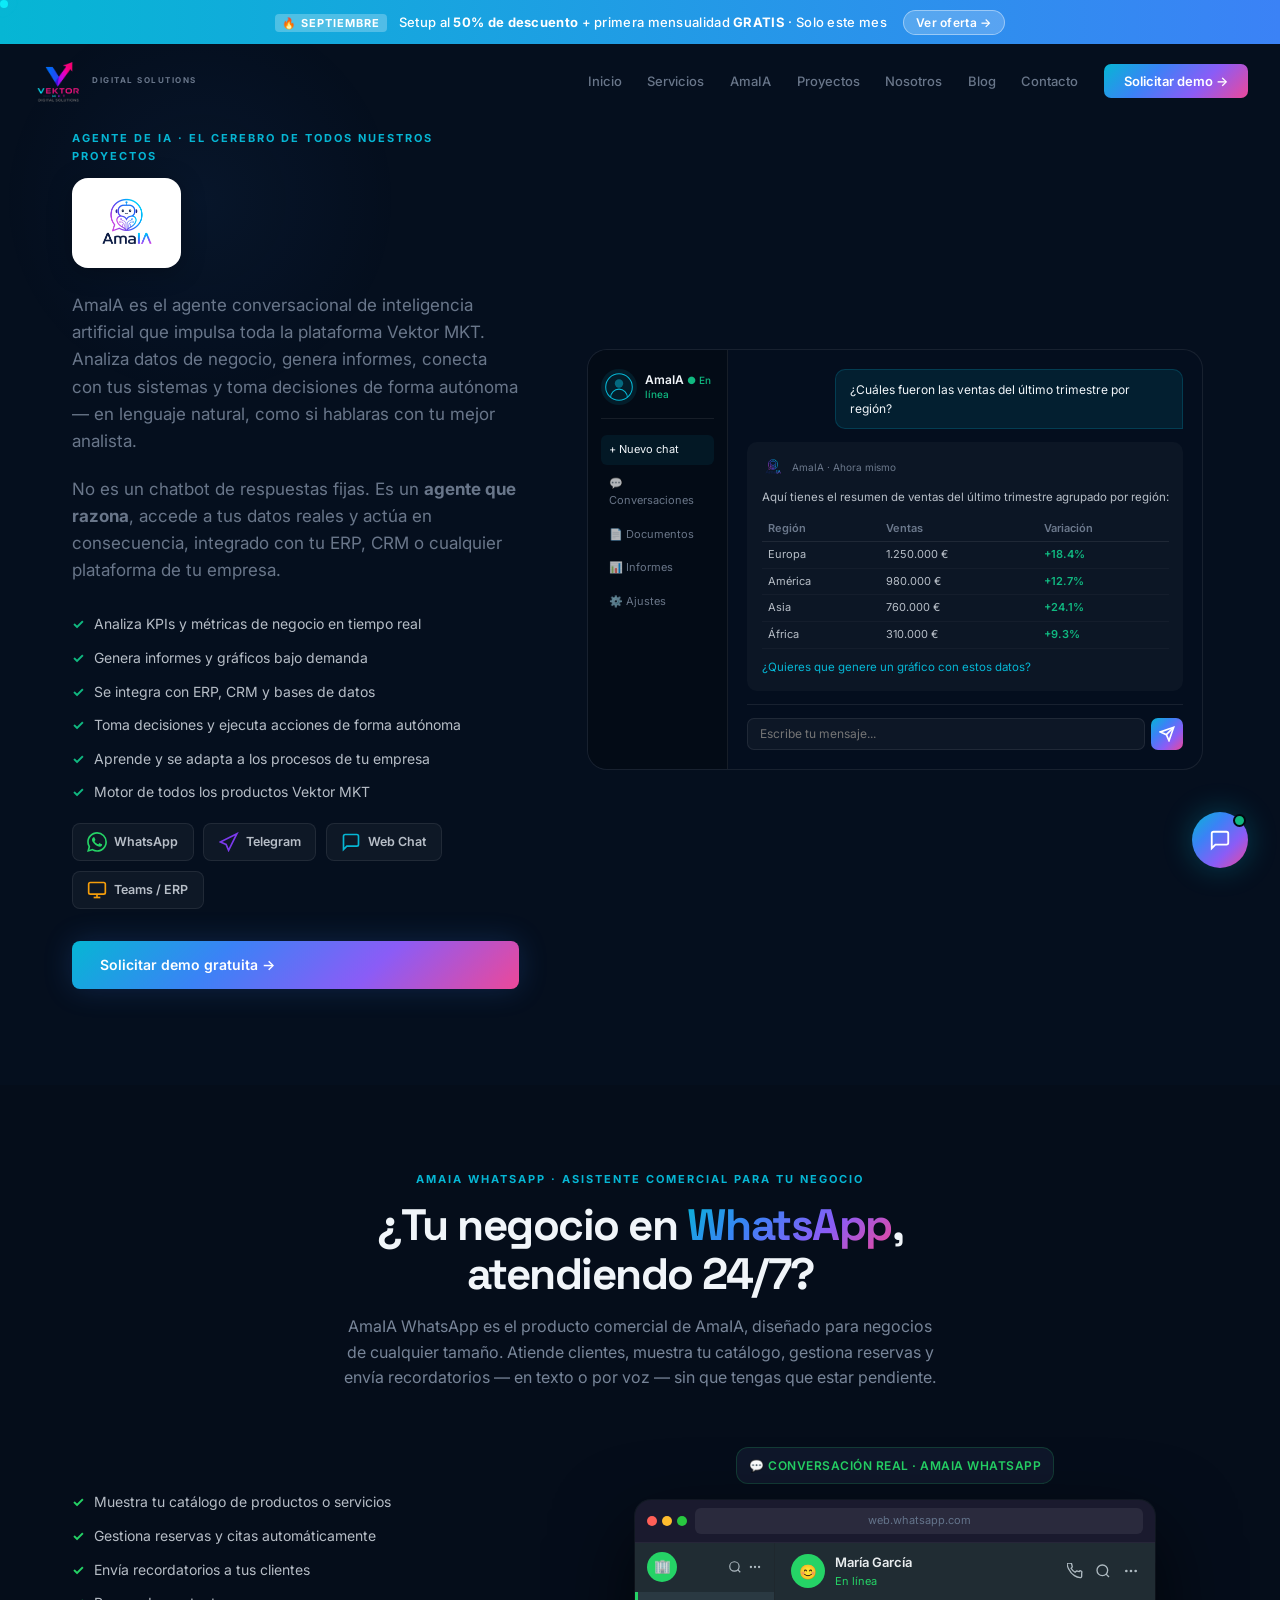
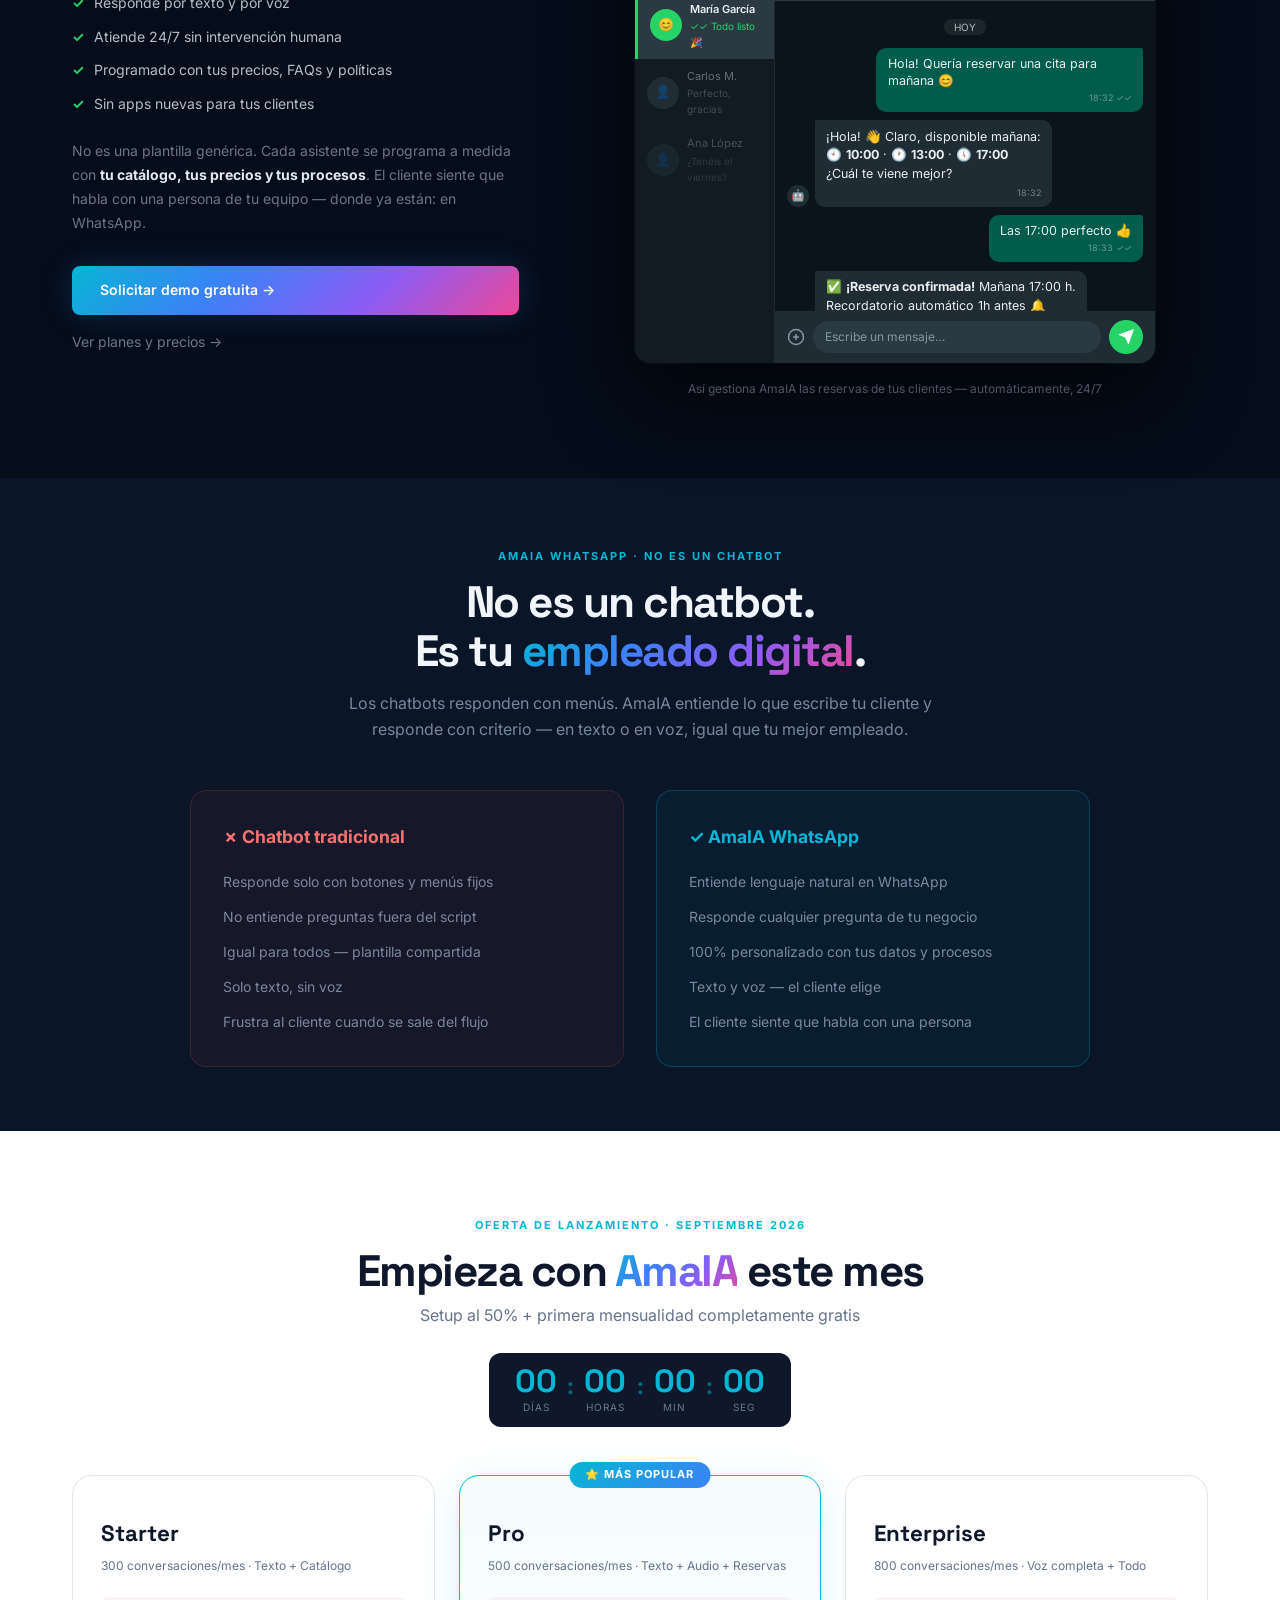
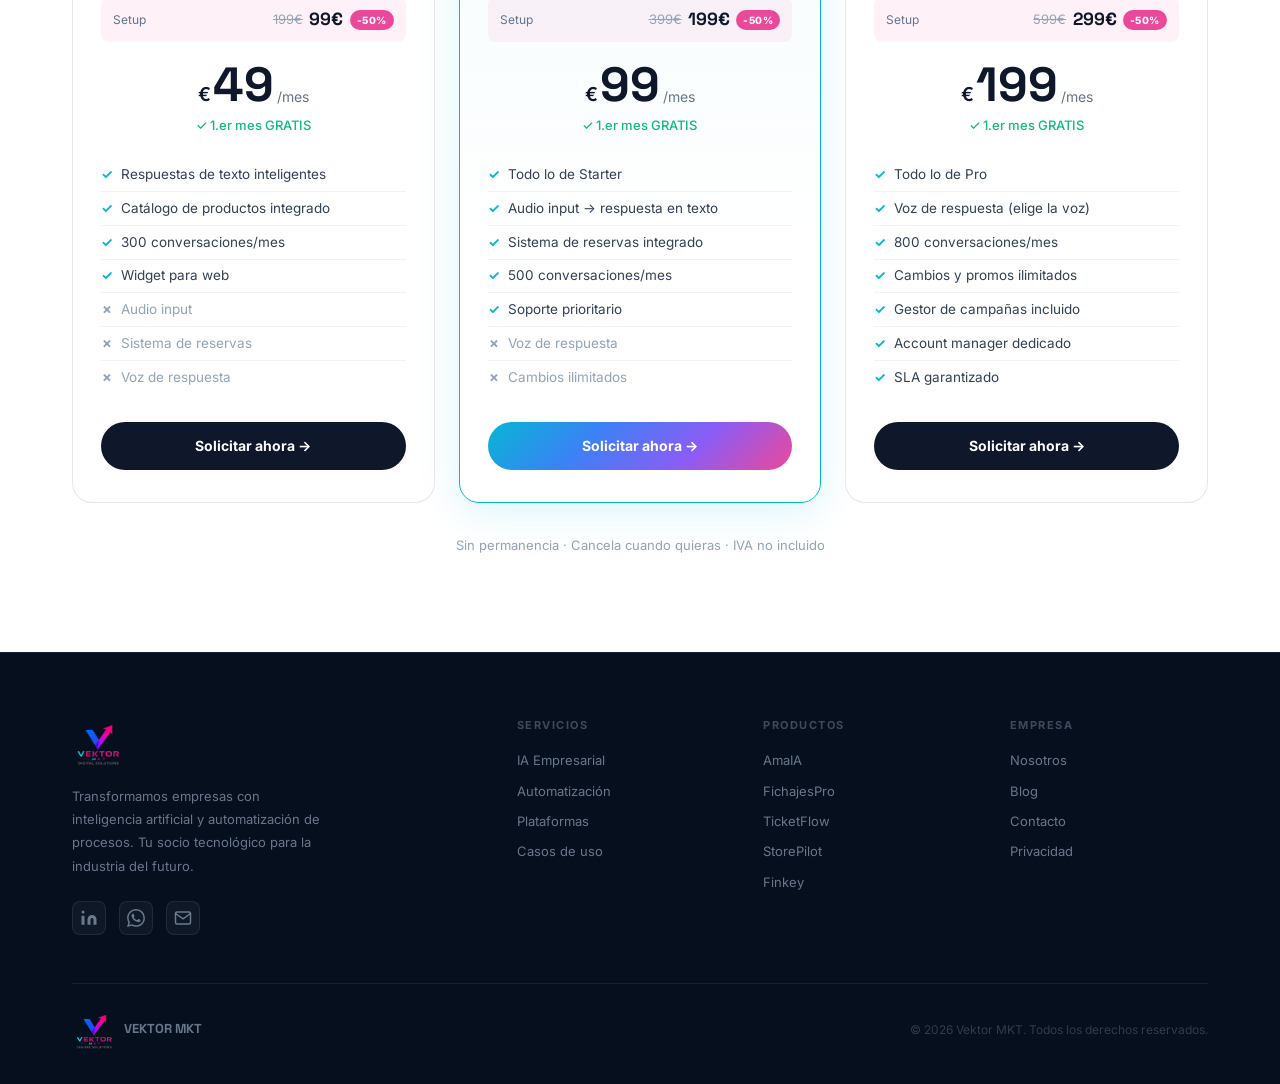
==== amaia.html @ b2aef782 "fix: amaia hero restaurado + seccion AmaIA WhatsApp + blog y contacto como paginas independientes" ====
<!DOCTYPE html>
<html lang="es">
<head>
<meta charset="UTF-8"/>
<meta name="viewport" content="width=device-width,initial-scale=1.0"/>
<title>AmaIA | Agente de IA — Vektor MKT</title>
<meta name="description" content="AmaIA es el agente de inteligencia artificial de Vektor MKT: analiza datos, conecta sistemas y potencia todos nuestros proyectos. También disponible como asistente WhatsApp para tu negocio."/>
<link rel="icon" type="image/png" href="img/icono.png"/>
<link rel="preconnect" href="https://fonts.googleapis.com"/>
<link rel="preconnect" href="https://fonts.gstatic.com" crossorigin/>
<link href="https://fonts.googleapis.com/css2?family=Inter:wght@300;400;500;600;700&family=Space+Grotesk:wght@400;500;600;700;900&display=swap" rel="stylesheet"/>
<link rel="stylesheet" href="style.css"/>
</head>
<body>
<div id="cursor"></div>
<div id="cursor-ring"></div>
<div id="mouse-glow"></div>
<!-- PROMO BAR -->
<div id="promo-bar">
  <span class="promo-badge">🔥 SEPTIEMBRE</span>
  Setup al <strong>50% de descuento</strong> + primera mensualidad <strong>GRATIS</strong> &middot; Solo este mes
  <a href="amaia.html#oferta" class="promo-cta">Ver oferta →</a>
</div>
<!-- NAV -->
<nav id="navbar">
  <div class="nav-inner">
    <a href="index.html" class="nav-logo">
      <img src="img/logo_sf.png" alt="Vektor MKT" class="nav-logo-img" loading="eager"/>
      <span class="nav-logo-sub">DIGITAL SOLUTIONS</span>
    </a>
    <ul class="nav-links" id="nav-links">
      <li><a href="index.html" class="nav-link">Inicio</a></li>
      <li><a href="servicios.html" class="nav-link">Servicios</a></li>
      <li><a href="amaia.html" class="nav-link active">AmaIA</a></li>
      <li><a href="proyectos.html" class="nav-link">Proyectos</a></li>
      <li><a href="nosotros.html" class="nav-link">Nosotros</a></li>
      <li><a href="blog.html" class="nav-link">Blog</a></li>
      <li><a href="contacto.html" class="nav-link">Contacto</a></li>
      <li><a href="contacto.html" class="btn-nav">Solicitar demo →</a></li>
    </ul>
    <button class="nav-toggle" id="nav-toggle" aria-label="Menú">
      <span></span><span></span><span></span>
    </button>
  </div>
</nav>

<!-- ==================== HERO: AMAIA AGENTE COMPLETO ==================== -->
<section id="amaia" style="padding-top:130px;" class="sec sec-dark">
  <div class="container">
    <div class="amaia-grid">
      <div class="amaia-left reveal">
        <span class="sec-tag">AGENTE DE IA · EL CEREBRO DE TODOS NUESTROS PROYECTOS</span>
        <div class="amaia-logo-header">
          <img src="img/proyectos/amaia-logo.png" alt="AmaIA" class="amaia-header-logo"/>
        </div>
        <p class="amaia-sub">AmaIA es el agente conversacional de inteligencia artificial que impulsa toda la plataforma Vektor MKT. Analiza datos de negocio, genera informes, conecta con tus sistemas y toma decisiones de forma autónoma — en lenguaje natural, como si hablaras con tu mejor analista.</p>
        <p class="amaia-sub" style="margin-top:-.5rem;">No es un chatbot de respuestas fijas. Es un <strong>agente que razona</strong>, accede a tus datos reales y actúa en consecuencia, integrado con tu ERP, CRM o cualquier plataforma de tu empresa.</p>
        <ul class="amaia-feats">
          <li><span class="af-check">✓</span> Analiza KPIs y métricas de negocio en tiempo real</li>
          <li><span class="af-check">✓</span> Genera informes y gráficos bajo demanda</li>
          <li><span class="af-check">✓</span> Se integra con ERP, CRM y bases de datos</li>
          <li><span class="af-check">✓</span> Toma decisiones y ejecuta acciones de forma autónoma</li>
          <li><span class="af-check">✓</span> Aprende y se adapta a los procesos de tu empresa</li>
          <li><span class="af-check">✓</span> Motor de todos los productos Vektor MKT</li>
        </ul>
        <div class="amaia-channels">
          <div class="amaia-channel">
            <svg width="20" height="20" viewBox="0 0 24 24" fill="currentColor" style="color:#25d366"><path d="M17.472 14.382c-.297-.149-1.758-.867-2.03-.967-.273-.099-.471-.148-.67.15-.197.297-.767.966-.94 1.164-.173.199-.347.223-.644.075-.297-.15-1.255-.463-2.39-1.475-.883-.788-1.48-1.761-1.653-2.059-.173-.297-.018-.458.13-.606.134-.133.298-.347.446-.52.149-.174.198-.298.298-.497.099-.198.05-.371-.025-.52-.075-.149-.669-1.612-.916-2.207-.242-.579-.487-.5-.669-.51-.173-.008-.371-.01-.57-.01-.198 0-.52.074-.792.372-.272.297-1.04 1.016-1.04 2.479 0 1.462 1.065 2.875 1.213 3.074.149.198 2.096 3.2 5.077 4.487.709.306 1.262.489 1.694.625.712.227 1.36.195 1.871.118.571-.085 1.758-.719 2.006-1.413.248-.694.248-1.289.173-1.413-.074-.124-.272-.198-.57-.347m-5.421 7.403h-.004a9.87 9.87 0 01-5.031-1.378l-.361-.214-3.741.982.998-3.648-.235-.374a9.86 9.86 0 01-1.51-5.26c.001-5.45 4.436-9.884 9.888-9.884 2.64 0 5.122 1.03 6.988 2.898a9.825 9.825 0 012.893 6.994c-.003 5.45-4.437 9.884-9.885 9.884m8.413-18.297A11.815 11.815 0 0012.05 0C5.495 0 .16 5.335.157 11.892c0 2.096.547 4.142 1.588 5.945L.057 24l6.305-1.654a11.882 11.882 0 005.683 1.448h.005c6.554 0 11.89-5.335 11.893-11.893a11.821 11.821 0 00-3.48-8.413z"/></svg>
            WhatsApp
          </div>
          <div class="amaia-channel">
            <svg width="20" height="20" viewBox="0 0 24 24" fill="none" stroke="currentColor" stroke-width="2" style="color:#7c3aed"><path d="M21.5 2l-20 10 7 3 3 7 10-20z"/></svg>
            Telegram
          </div>
          <div class="amaia-channel">
            <svg width="20" height="20" viewBox="0 0 24 24" fill="none" stroke="currentColor" stroke-width="2" style="color:#06b6d4"><path d="M21 15a2 2 0 01-2 2H7l-4 4V5a2 2 0 012-2h14a2 2 0 012 2z"/></svg>
            Web Chat
          </div>
          <div class="amaia-channel">
            <svg width="20" height="20" viewBox="0 0 24 24" fill="none" stroke="currentColor" stroke-width="2" style="color:#f59e0b"><rect x="2" y="3" width="20" height="14" rx="2"/><line x1="8" y1="21" x2="16" y2="21"/><line x1="12" y1="17" x2="12" y2="21"/></svg>
            Teams / ERP
          </div>
        </div>
        <a href="contacto.html" class="btn-primary" style="margin-top:2rem;display:inline-flex;">Solicitar demo gratuita →</a>
      </div>
      <div class="amaia-right reveal">
        <div class="amaia-mockup">
          <div class="amaia-sidebar">
            <div class="am-sidebar-header">
              <div class="am-avatar"><svg width="28" height="28" viewBox="0 0 40 40" fill="none"><circle cx="20" cy="20" r="19" stroke="#06b6d4" stroke-width="1.5"/><circle cx="20" cy="15" r="6" fill="#06b6d4" opacity=".5"/><path d="M8 35c0-6.627 5.373-12 12-12s12 5.373 12 12" stroke="#06b6d4" stroke-width="1.5"/></svg></div>
              <div><div class="am-name">AmaIA <span class="am-online">● En línea</span></div></div>
            </div>
            <div class="am-sidebar-actions">
              <div class="am-action am-action-active">+ Nuevo chat</div>
              <div class="am-action">💬 Conversaciones</div>
              <div class="am-action">📄 Documentos</div>
              <div class="am-action">📊 Informes</div>
              <div class="am-action">⚙️ Ajustes</div>
            </div>
          </div>
          <div class="amaia-chat">
            <div class="ac-question">¿Cuáles fueron las ventas del último trimestre por región?</div>
            <div class="ac-response">
              <div class="ac-resp-header">
                <div class="ac-av" style="background:transparent;padding:1px;"><img src="img/proyectos/amaia-logo.png" alt="AmaIA" style="width:22px;height:22px;object-fit:contain;border-radius:50%;"/></div>
                <span>AmaIA · Ahora mismo</span>
              </div>
              <p class="ac-text">Aquí tienes el resumen de ventas del último trimestre agrupado por región:</p>
              <table class="ac-table">
                <thead><tr><th>Región</th><th>Ventas</th><th>Variación</th></tr></thead>
                <tbody>
                  <tr><td>Europa</td><td>1.250.000 €</td><td class="pos">+18.4%</td></tr>
                  <tr><td>América</td><td>980.000 €</td><td class="pos">+12.7%</td></tr>
                  <tr><td>Asia</td><td>760.000 €</td><td class="pos">+24.1%</td></tr>
                  <tr><td>África</td><td>310.000 €</td><td class="pos">+9.3%</td></tr>
                </tbody>
              </table>
              <p class="ac-follow">¿Quieres que genere un gráfico con estos datos?</p>
            </div>
            <div class="ac-input-row">
              <input type="text" placeholder="Escribe tu mensaje..." class="ac-input" readonly/>
              <button class="ac-send"><svg width="16" height="16" viewBox="0 0 24 24" fill="none" stroke="currentColor" stroke-width="2.5"><line x1="22" y1="2" x2="11" y2="13"/><polygon points="22 2 15 22 11 13 2 9 22 2"/></svg></button>
            </div>
          </div>
        </div>
      </div>
    </div>
  </div>
</section>

<!-- ==================== AMAIA WHATSAPP — PRODUCTO COMERCIAL ==================== -->
<section id="amaia-whatsapp" style="padding:5rem 0;background:#050d1a;">
  <div class="container">
    <div class="sec-head reveal" style="text-align:center;margin-bottom:3.5rem;">
      <span class="sec-tag">AMAIA WHATSAPP · ASISTENTE COMERCIAL PARA TU NEGOCIO</span>
      <h2 class="sec-h2">¿Tu negocio en <span class="grad-text">WhatsApp</span>,<br/>atendiendo 24/7?</h2>
      <p style="color:rgba(148,163,184,.8);max-width:600px;margin:1rem auto 0;">AmaIA WhatsApp es el producto comercial de AmaIA, diseñado para negocios de cualquier tamaño. Atiende clientes, muestra tu catálogo, gestiona reservas y envía recordatorios — en texto o por voz — sin que tengas que estar pendiente.</p>
    </div>
    <div class="amaia-grid reveal">
      <!-- Left: features -->
      <div class="amaia-left">
        <ul class="amaia-feats" style="margin-top:0;">
          <li><span class="af-check wapp">✓</span> Muestra tu catálogo de productos o servicios</li>
          <li><span class="af-check wapp">✓</span> Gestiona reservas y citas automáticamente</li>
          <li><span class="af-check wapp">✓</span> Envía recordatorios a tus clientes</li>
          <li><span class="af-check wapp">✓</span> Responde por texto y por voz</li>
          <li><span class="af-check wapp">✓</span> Atiende 24/7 sin intervención humana</li>
          <li><span class="af-check wapp">✓</span> Programado con tus precios, FAQs y políticas</li>
          <li><span class="af-check wapp">✓</span> Sin apps nuevas para tus clientes</li>
        </ul>
        <p style="color:rgba(148,163,184,.7);font-size:14px;margin-top:1.5rem;line-height:1.7;">No es una plantilla genérica. Cada asistente se programa a medida con <strong style="color:#e2e8f0;">tu catálogo, tus precios y tus procesos</strong>. El cliente siente que habla con una persona de tu equipo — donde ya están: en WhatsApp.</p>
        <a href="contacto.html" class="btn-primary" style="margin-top:2rem;display:inline-flex;">Solicitar demo gratuita →</a>
        <a href="#oferta" style="display:inline-flex;align-items:center;gap:.4rem;color:rgba(148,163,184,.7);font-size:14px;margin-top:1rem;text-decoration:none;">Ver planes y precios →</a>
      </div>
      <!-- Right: WhatsApp Web mockup -->
      <div class="amaia-right" style="display:flex;flex-direction:column;align-items:center;gap:1rem;">
        <div style="background:#0f172a;border:1px solid rgba(37,211,102,.2);border-radius:12px;padding:.5rem .75rem;font-size:12px;color:#25d366;font-weight:600;letter-spacing:.5px;">
          💬 CONVERSACIÓN REAL · AMAIA WHATSAPP
        </div>
        <!-- WhatsApp Web frame -->
        <div style="width:100%;max-width:520px;background:#111b21;border-radius:16px;overflow:hidden;box-shadow:0 32px 80px rgba(0,0,0,.7),0 0 0 1px rgba(255,255,255,.06);">
          <!-- Browser chrome -->
          <div style="background:#1a1a2e;padding:.5rem .75rem;display:flex;align-items:center;gap:.5rem;border-bottom:1px solid rgba(255,255,255,.05);">
            <div style="display:flex;gap:5px;">
              <div style="width:10px;height:10px;border-radius:50%;background:#ff5f57;"></div>
              <div style="width:10px;height:10px;border-radius:50%;background:#febc2e;"></div>
              <div style="width:10px;height:10px;border-radius:50%;background:#28c840;"></div>
            </div>
            <div style="flex:1;background:rgba(255,255,255,.07);border-radius:6px;padding:.25rem .6rem;font-size:11px;color:#64748b;text-align:center;">web.whatsapp.com</div>
          </div>
          <!-- WhatsApp Web UI -->
          <div style="display:flex;height:420px;">
            <!-- Sidebar -->
            <div style="width:140px;background:#111b21;border-right:1px solid rgba(255,255,255,.06);display:flex;flex-direction:column;flex-shrink:0;">
              <!-- Sidebar header -->
              <div style="padding:.6rem .75rem;background:#202c33;display:flex;align-items:center;justify-content:space-between;">
                <div style="width:30px;height:30px;border-radius:50%;background:#25d366;display:flex;align-items:center;justify-content:center;font-size:.85rem;">🏢</div>
                <div style="display:flex;gap:.4rem;">
                  <svg width="14" height="14" viewBox="0 0 24 24" fill="none" stroke="#aebac1" stroke-width="2"><circle cx="11" cy="11" r="8"/><line x1="21" y1="21" x2="16.65" y2="16.65"/></svg>
                  <svg width="14" height="14" viewBox="0 0 24 24" fill="none" stroke="#aebac1" stroke-width="2"><circle cx="12" cy="12" r="1"/><circle cx="19" cy="12" r="1"/><circle cx="5" cy="12" r="1"/></svg>
                </div>
              </div>
              <!-- Chat list -->
              <div style="flex:1;overflow:hidden;">
                <!-- Active chat -->
                <div style="background:#2a3942;padding:.55rem .75rem;display:flex;align-items:center;gap:.5rem;border-left:3px solid #25d366;">
                  <div style="width:32px;height:32px;border-radius:50%;background:#25d366;display:flex;align-items:center;justify-content:center;font-size:.8rem;flex-shrink:0;">😊</div>
                  <div style="flex:1;min-width:0;">
                    <div style="color:#e9edef;font-size:11px;font-weight:600;white-space:nowrap;overflow:hidden;text-overflow:ellipsis;">María García</div>
                    <div style="color:#25d366;font-size:10px;">✓✓ Todo listo 🎉</div>
                  </div>
                </div>
                <!-- Other chats (dimmed) -->
                <div style="padding:.55rem .75rem;display:flex;align-items:center;gap:.5rem;opacity:.4;">
                  <div style="width:32px;height:32px;border-radius:50%;background:#3a4a54;display:flex;align-items:center;justify-content:center;font-size:.8rem;flex-shrink:0;">👤</div>
                  <div style="flex:1;min-width:0;">
                    <div style="color:#e9edef;font-size:11px;white-space:nowrap;overflow:hidden;text-overflow:ellipsis;">Carlos M.</div>
                    <div style="color:#8696a0;font-size:10px;">Perfecto, gracias</div>
                  </div>
                </div>
                <div style="padding:.55rem .75rem;display:flex;align-items:center;gap:.5rem;opacity:.25;">
                  <div style="width:32px;height:32px;border-radius:50%;background:#3a4a54;display:flex;align-items:center;justify-content:center;font-size:.8rem;flex-shrink:0;">👤</div>
                  <div style="flex:1;min-width:0;">
                    <div style="color:#e9edef;font-size:11px;white-space:nowrap;overflow:hidden;text-overflow:ellipsis;">Ana López</div>
                    <div style="color:#8696a0;font-size:10px;">¿Tenéis el viernes?</div>
                  </div>
                </div>
              </div>
            </div>
            <!-- Chat area -->
            <div style="flex:1;display:flex;flex-direction:column;background:#0b141a;">
              <!-- Chat header -->
              <div style="background:#202c33;padding:.6rem 1rem;display:flex;align-items:center;gap:.6rem;border-bottom:1px solid rgba(255,255,255,.05);">
                <div style="width:34px;height:34px;border-radius:50%;background:#25d366;display:flex;align-items:center;justify-content:center;font-size:.9rem;">😊</div>
                <div>
                  <div style="color:#e9edef;font-size:13px;font-weight:600;">María García</div>
                  <div style="color:#25d366;font-size:11px;">En línea</div>
                </div>
                <div style="margin-left:auto;display:flex;gap:.75rem;">
                  <svg width="16" height="16" viewBox="0 0 24 24" fill="none" stroke="#aebac1" stroke-width="2"><path d="M22 16.92v3a2 2 0 01-2.18 2 19.79 19.79 0 01-8.63-3.07A19.5 19.5 0 013.07 9.81 19.79 19.79 0 01.07 1.18 2 2 0 012.03 0h3a2 2 0 012 1.72c.127.96.361 1.903.7 2.81a2 2 0 01-.45 2.11L6.09 7.91a16 16 0 006 6l1.27-1.27a2 2 0 012.11-.45c.907.339 1.85.573 2.81.7A2 2 0 0122 14.92z"/></svg>
                  <svg width="16" height="16" viewBox="0 0 24 24" fill="none" stroke="#aebac1" stroke-width="2"><circle cx="11" cy="11" r="8"/><line x1="21" y1="21" x2="16.65" y2="16.65"/></svg>
                  <svg width="16" height="16" viewBox="0 0 24 24" fill="none" stroke="#aebac1" stroke-width="2"><circle cx="12" cy="12" r="1"/><circle cx="19" cy="12" r="1"/><circle cx="5" cy="12" r="1"/></svg>
                </div>
              </div>
              <!-- Messages -->
              <div style="flex:1;padding:.75rem;display:flex;flex-direction:column;gap:.55rem;overflow:hidden;">
                <div style="text-align:center;"><span style="background:rgba(255,255,255,.07);color:#aebac1;font-size:10px;padding:2px 10px;border-radius:8px;">HOY</span></div>
                <!-- Cliente -->
                <div style="display:flex;justify-content:flex-end;">
                  <div style="background:#005c4b;color:#e9edef;font-size:12.5px;padding:.45rem .7rem;border-radius:10px 2px 10px 10px;max-width:75%;line-height:1.4;">
                    Hola! Quería reservar una cita para mañana 😊
                    <div style="font-size:9px;color:rgba(255,255,255,.4);text-align:right;margin-top:2px;">18:32 ✓✓</div>
                  </div>
                </div>
                <!-- AmaIA -->
                <div style="display:flex;gap:.35rem;align-items:flex-end;">
                  <div style="width:22px;height:22px;border-radius:50%;background:#1f2c34;flex-shrink:0;display:flex;align-items:center;justify-content:center;font-size:.7rem;">🤖</div>
                  <div style="background:#1f2c34;color:#e9edef;font-size:12.5px;padding:.45rem .7rem;border-radius:2px 10px 10px 10px;max-width:80%;line-height:1.5;">
                    ¡Hola! 👋 Claro, disponible mañana:<br/>
                    🕙 <strong>10:00</strong> · 🕐 <strong>13:00</strong> · 🕔 <strong>17:00</strong><br/>¿Cuál te viene mejor?
                    <div style="font-size:9px;color:rgba(255,255,255,.4);text-align:right;margin-top:2px;">18:32</div>
                  </div>
                </div>
                <!-- Cliente -->
                <div style="display:flex;justify-content:flex-end;">
                  <div style="background:#005c4b;color:#e9edef;font-size:12.5px;padding:.45rem .7rem;border-radius:10px 2px 10px 10px;max-width:75%;line-height:1.4;">
                    Las 17:00 perfecto 👍
                    <div style="font-size:9px;color:rgba(255,255,255,.4);text-align:right;margin-top:2px;">18:33 ✓✓</div>
                  </div>
                </div>
                <!-- AmaIA -->
                <div style="display:flex;gap:.35rem;align-items:flex-end;">
                  <div style="width:22px;height:22px;border-radius:50%;background:#1f2c34;flex-shrink:0;display:flex;align-items:center;justify-content:center;font-size:.7rem;">🤖</div>
                  <div style="background:#1f2c34;color:#e9edef;font-size:12.5px;padding:.45rem .7rem;border-radius:2px 10px 10px 10px;max-width:80%;line-height:1.5;">
                    ✅ <strong>¡Reserva confirmada!</strong> Mañana 17:00 h.<br/>
                    Recordatorio automático 1h antes 🔔<br/>¿Me dices tu nombre?
                    <div style="font-size:9px;color:rgba(255,255,255,.4);text-align:right;margin-top:2px;">18:33</div>
                  </div>
                </div>
                <!-- Cliente -->
                <div style="display:flex;justify-content:flex-end;">
                  <div style="background:#005c4b;color:#e9edef;font-size:12.5px;padding:.45rem .7rem;border-radius:10px 2px 10px 10px;max-width:75%;line-height:1.4;">
                    María García
                    <div style="font-size:9px;color:rgba(255,255,255,.4);text-align:right;margin-top:2px;">18:33 ✓✓</div>
                  </div>
                </div>
                <!-- AmaIA final -->
                <div style="display:flex;gap:.35rem;align-items:flex-end;">
                  <div style="width:22px;height:22px;border-radius:50%;background:#1f2c34;flex-shrink:0;display:flex;align-items:center;justify-content:center;font-size:.7rem;">🤖</div>
                  <div style="background:#1f2c34;color:#e9edef;font-size:12.5px;padding:.45rem .7rem;border-radius:2px 10px 10px 10px;max-width:80%;line-height:1.5;">
                    ¡Perfecto, María! Todo listo 🎉<br/>Hasta mañana a las 17:00 😊
                    <div style="font-size:9px;color:rgba(255,255,255,.4);text-align:right;margin-top:2px;">18:33</div>
                  </div>
                </div>
              </div>
              <!-- Input bar -->
              <div style="background:#202c33;padding:.55rem .75rem;display:flex;align-items:center;gap:.5rem;">
                <svg width="18" height="18" viewBox="0 0 24 24" fill="none" stroke="#8696a0" stroke-width="2"><circle cx="12" cy="12" r="10"/><line x1="12" y1="8" x2="12" y2="16"/><line x1="8" y1="12" x2="16" y2="12"/></svg>
                <div style="flex:1;background:#2a3942;border-radius:20px;padding:.4rem .75rem;color:#8696a0;font-size:12px;">Escribe un mensaje…</div>
                <div style="width:34px;height:34px;background:#25d366;border-radius:50%;display:flex;align-items:center;justify-content:center;">
                  <svg width="15" height="15" viewBox="0 0 24 24" fill="none" stroke="white" stroke-width="2.5"><line x1="22" y1="2" x2="11" y2="13"/><polygon points="22 2 15 22 11 13 2 9 22 2" fill="white"/></svg>
                </div>
              </div>
            </div>
          </div>
        </div>
        <div style="font-size:12px;color:rgba(148,163,184,.5);text-align:center;">Así gestiona AmaIA las reservas de tus clientes — automáticamente, 24/7</div>
      </div>
    </div>
  </div>
</section>

<!-- AMAIA DIFFERENTIATOR -->
<section style="background:#0a1628;padding:4rem 0;">
  <div class="container">
    <div class="sec-head reveal" style="text-align:center;margin-bottom:3rem;">
      <span class="sec-tag">AMAIA WHATSAPP · NO ES UN CHATBOT</span>
      <h2 class="sec-h2">No es un chatbot.<br/>Es tu <span class="grad-text">empleado digital</span>.</h2>
      <p style="color:rgba(148,163,184,.8);max-width:600px;margin:1rem auto 0;">Los chatbots responden con menús. AmaIA entiende lo que escribe tu cliente y responde con criterio — en texto o en voz, igual que tu mejor empleado.</p>
    </div>
    <div style="display:grid;grid-template-columns:1fr 1fr;gap:2rem;max-width:900px;margin:0 auto;" class="reveal">
      <div style="background:rgba(239,68,68,.05);border:1px solid rgba(239,68,68,.2);border-radius:16px;padding:2rem;">
        <div style="font-size:1.1rem;font-weight:700;color:#f87171;margin-bottom:1.2rem;">✗ Chatbot tradicional</div>
        <ul style="list-style:none;padding:0;margin:0;display:flex;flex-direction:column;gap:.8rem;color:rgba(148,163,184,.8);font-size:14px;">
          <li>Responde solo con botones y menús fijos</li>
          <li>No entiende preguntas fuera del script</li>
          <li>Igual para todos — plantilla compartida</li>
          <li>Solo texto, sin voz</li>
          <li>Frustra al cliente cuando se sale del flujo</li>
        </ul>
      </div>
      <div style="background:rgba(6,182,212,.05);border:1px solid rgba(6,182,212,.25);border-radius:16px;padding:2rem;">
        <div style="font-size:1.1rem;font-weight:700;color:#06b6d4;margin-bottom:1.2rem;">✓ AmaIA WhatsApp</div>
        <ul style="list-style:none;padding:0;margin:0;display:flex;flex-direction:column;gap:.8rem;color:rgba(148,163,184,.8);font-size:14px;">
          <li>Entiende lenguaje natural en WhatsApp</li>
          <li>Responde cualquier pregunta de tu negocio</li>
          <li>100% personalizado con tus datos y procesos</li>
          <li>Texto y voz — el cliente elige</li>
          <li>El cliente siente que habla con una persona</li>
        </ul>
      </div>
    </div>
  </div>
</section>

<!-- AMAIA PRICING -->
<section id="oferta" class="amaia-pricing-section">
  <div class="container">
    <div class="pricing-head reveal">
      <span class="sec-tag">OFERTA DE LANZAMIENTO · SEPTIEMBRE 2026</span>
      <h2 class="sec-h2 offer-title">Empieza con <span class="grad-text">AmaIA</span> este mes</h2>
      <p class="offer-sub">Setup al 50% + primera mensualidad completamente gratis</p>
      <div class="offer-countdown">
        <div class="cd-unit"><span class="cd-num" id="cd-d">00</span><span class="cd-lbl">días</span></div>
        <span class="cd-sep">:</span>
        <div class="cd-unit"><span class="cd-num" id="cd-h">00</span><span class="cd-lbl">horas</span></div>
        <span class="cd-sep">:</span>
        <div class="cd-unit"><span class="cd-num" id="cd-m">00</span><span class="cd-lbl">min</span></div>
        <span class="cd-sep">:</span>
        <div class="cd-unit"><span class="cd-num" id="cd-s">00</span><span class="cd-lbl">seg</span></div>
      </div>
    </div>
    <div class="pricing-grid reveal">
      <div class="pricing-card">
        <div class="pc-plan">Starter</div>
        <div class="pc-channels">300 conversaciones/mes · Texto + Catálogo</div>
        <div class="pc-setup-row">
          <span class="pc-setup-lbl">Setup</span><span class="pc-setup-old">199€</span>
          <span class="pc-setup-new">99€</span><span class="pc-badge-50">-50%</span>
        </div>
        <div class="pc-price-block">
          <div class="pc-price-row"><span class="pc-currency">€</span><span class="pc-amount">49</span><span class="pc-period">/mes</span></div>
          <div class="pc-first-free">✓ 1.er mes GRATIS</div>
        </div>
        <ul class="pc-feats">
          <li><span class="pc-check">✓</span> Respuestas de texto inteligentes</li>
          <li><span class="pc-check">✓</span> Catálogo de productos integrado</li>
          <li><span class="pc-check">✓</span> 300 conversaciones/mes</li>
          <li><span class="pc-check">✓</span> Widget para web</li>
          <li class="pc-feat-no"><span class="pc-check">✗</span> Audio input</li>
          <li class="pc-feat-no"><span class="pc-check">✗</span> Sistema de reservas</li>
          <li class="pc-feat-no"><span class="pc-check">✗</span> Voz de respuesta</li>
        </ul>
        <a href="contacto.html" class="pc-cta">Solicitar ahora →</a>
      </div>
      <div class="pricing-card pricing-card-featured">
        <div class="pc-popular">⭐ MÁS POPULAR</div>
        <div class="pc-plan">Pro</div>
        <div class="pc-channels">500 conversaciones/mes · Texto + Audio + Reservas</div>
        <div class="pc-setup-row">
          <span class="pc-setup-lbl">Setup</span><span class="pc-setup-old">399€</span>
          <span class="pc-setup-new">199€</span><span class="pc-badge-50">-50%</span>
        </div>
        <div class="pc-price-block">
          <div class="pc-price-row"><span class="pc-currency">€</span><span class="pc-amount">99</span><span class="pc-period">/mes</span></div>
          <div class="pc-first-free">✓ 1.er mes GRATIS</div>
        </div>
        <ul class="pc-feats">
          <li><span class="pc-check">✓</span> Todo lo de Starter</li>
          <li><span class="pc-check">✓</span> Audio input → respuesta en texto</li>
          <li><span class="pc-check">✓</span> Sistema de reservas integrado</li>
          <li><span class="pc-check">✓</span> 500 conversaciones/mes</li>
          <li><span class="pc-check">✓</span> Soporte prioritario</li>
          <li class="pc-feat-no"><span class="pc-check">✗</span> Voz de respuesta</li>
          <li class="pc-feat-no"><span class="pc-check">✗</span> Cambios ilimitados</li>
        </ul>
        <a href="contacto.html" class="pc-cta pc-cta-featured">Solicitar ahora →</a>
      </div>
      <div class="pricing-card">
        <div class="pc-plan">Enterprise</div>
        <div class="pc-channels">800 conversaciones/mes · Voz completa + Todo</div>
        <div class="pc-setup-row">
          <span class="pc-setup-lbl">Setup</span><span class="pc-setup-old">599€</span>
          <span class="pc-setup-new">299€</span><span class="pc-badge-50">-50%</span>
        </div>
        <div class="pc-price-block">
          <div class="pc-price-row"><span class="pc-currency">€</span><span class="pc-amount">199</span><span class="pc-period">/mes</span></div>
          <div class="pc-first-free">✓ 1.er mes GRATIS</div>
        </div>
        <ul class="pc-feats">
          <li><span class="pc-check">✓</span> Todo lo de Pro</li>
          <li><span class="pc-check">✓</span> Voz de respuesta (elige la voz)</li>
          <li><span class="pc-check">✓</span> 800 conversaciones/mes</li>
          <li><span class="pc-check">✓</span> Cambios y promos ilimitados</li>
          <li><span class="pc-check">✓</span> Gestor de campañas incluido</li>
          <li><span class="pc-check">✓</span> Account manager dedicado</li>
          <li><span class="pc-check">✓</span> SLA garantizado</li>
        </ul>
        <a href="contacto.html" class="pc-cta">Solicitar ahora →</a>
      </div>
    </div>
    <p class="pricing-note">Sin permanencia · Cancela cuando quieras · IVA no incluido</p>
  </div>
</section>

<!-- FOOTER -->
<footer id="footer">
  <div class="container">
    <div class="footer-top">
      <div class="footer-brand">
        <img src="img/logo_sf.png" alt="Vektor MKT" class="nav-logo-img"/>
        <p>Transformamos empresas con inteligencia artificial y automatización de procesos. Tu socio tecnológico para la industria del futuro.</p>
        <div class="footer-socials">
          <a href="#" aria-label="LinkedIn"><svg width="18" height="18" viewBox="0 0 24 24" fill="currentColor"><path d="M16 8a6 6 0 016 6v7h-4v-7a2 2 0 00-2-2 2 2 0 00-2 2v7h-4v-7a6 6 0 016-6zM2 9h4v12H2z"/><circle cx="4" cy="4" r="2"/></svg></a>
          <a href="https://wa.me/34642895833" aria-label="WhatsApp"><svg width="18" height="18" viewBox="0 0 24 24" fill="currentColor"><path d="M17.472 14.382c-.297-.149-1.758-.867-2.03-.967-.273-.099-.471-.148-.67.15-.197.297-.767.966-.94 1.164-.173.199-.347.223-.644.075-.297-.15-1.255-.463-2.39-1.475-.883-.788-1.48-1.761-1.653-2.059-.173-.297-.018-.458.13-.606.134-.133.298-.347.446-.52.149-.174.198-.298.298-.497.099-.198.05-.371-.025-.52-.075-.149-.669-1.612-.916-2.207-.242-.579-.487-.5-.669-.51-.173-.008-.371-.01-.57-.01-.198 0-.52.074-.792.372-.272.297-1.04 1.016-1.04 2.479 0 1.462 1.065 2.875 1.213 3.074.149.198 2.096 3.2 5.077 4.487.709.306 1.262.489 1.694.625.712.227 1.36.195 1.871.118.571-.085 1.758-.719 2.006-1.413.248-.694.248-1.289.173-1.413-.074-.124-.272-.198-.57-.347m-5.421 7.403h-.004a9.87 9.87 0 01-5.031-1.378l-.361-.214-3.741.982.998-3.648-.235-.374a9.86 9.86 0 01-1.51-5.26c.001-5.45 4.436-9.884 9.888-9.884 2.64 0 5.122 1.03 6.988 2.898a9.825 9.825 0 012.893 6.994c-.003 5.45-4.437 9.884-9.885 9.884m8.413-18.297A11.815 11.815 0 0012.05 0C5.495 0 .16 5.335.157 11.892c0 2.096.547 4.142 1.588 5.945L.057 24l6.305-1.654a11.882 11.882 0 005.683 1.448h.005c6.554 0 11.89-5.335 11.893-11.893a11.821 11.821 0 00-3.48-8.413z"/></svg></a>
          <a href="mailto:contacto@vektormkt.es" aria-label="Email"><svg width="18" height="18" viewBox="0 0 24 24" fill="none" stroke="currentColor" stroke-width="2"><path d="M4 4h16c1.1 0 2 .9 2 2v12c0 1.1-.9 2-2 2H4c-1.1 0-2-.9-2-2V6c0-1.1.9-2 2-2z"/><polyline points="22,6 12,13 2,6"/></svg></a>
        </div>
      </div>
      <div class="footer-col">
        <h5>Servicios</h5>
        <a href="servicios.html">IA Empresarial</a>
        <a href="servicios.html">Automatización</a>
        <a href="servicios.html">Plataformas</a>
        <a href="servicios.html#casos">Casos de uso</a>
      </div>
      <div class="footer-col">
        <h5>Productos</h5>
        <a href="amaia.html">AmaIA</a>
        <a href="proyectos.html">FichajesPro</a>
        <a href="proyectos.html">TicketFlow</a>
        <a href="proyectos.html">StorePilot</a>
        <a href="proyectos.html">Finkey</a>
      </div>
      <div class="footer-col">
        <h5>Empresa</h5>
        <a href="nosotros.html">Nosotros</a>
        <a href="blog.html">Blog</a>
        <a href="contacto.html">Contacto</a>
        <a href="privacidad.html">Privacidad</a>
      </div>
    </div>
    <div class="footer-bottom">
      <div class="footer-logo-sm">
        <img src="img/logo_sf.png" alt="Vektor MKT" class="nav-logo-img" style="max-height:28px;"/>
        <span>VEKTOR MKT</span>
      </div>
      <p class="footer-copy">© <span id="year"></span> Vektor MKT. Todos los derechos reservados.</p>
    </div>
  </div>
</footer>
<!-- CHAT WIDGET -->
<button class="chat-fab" id="chat-fab" aria-label="Abrir chat AmaIA">
  <svg width="22" height="22" viewBox="0 0 24 24" fill="none" stroke="white" stroke-width="2"><path d="M21 15a2 2 0 01-2 2H7l-4 4V5a2 2 0 012-2h14a2 2 0 012 2z"/></svg>
  <span class="chat-fab-pulse"></span>
</button>
<div class="chat-widget" id="chat-widget">
  <div class="cw-header">
    <div class="cw-hinfo">
      <div class="cw-avatar" style="background:#0d1520;padding:3px;"><img src="img/proyectos/amaia-logo.png" alt="AmaIA" style="width:30px;height:30px;object-fit:contain;border-radius:50%;"/></div>
      <div>
        <div class="cw-name">amaIA</div>
        <div class="cw-status"><span class="online-dot"></span>En línea</div>
      </div>
    </div>
    <div style="display:flex;align-items:center;gap:8px;">
      <a href="https://wa.me/34642895833" target="_blank" rel="noopener" class="cw-wa-header-btn" title="Abrir en WhatsApp">
        <svg width="14" height="14" viewBox="0 0 24 24" fill="currentColor"><path d="M17.472 14.382c-.297-.149-1.758-.867-2.03-.967-.273-.099-.471-.148-.67.15-.197.297-.767.966-.94 1.164-.173.199-.347.223-.644.075-.297-.15-1.255-.463-2.39-1.475-.883-.788-1.48-1.761-1.653-2.059-.173-.297-.018-.458.13-.606.134-.133.298-.347.446-.52.149-.174.198-.298.298-.497.099-.198.05-.371-.025-.52-.075-.149-.669-1.612-.916-2.207-.242-.579-.487-.5-.669-.51-.173-.008-.371-.01-.57-.01-.198 0-.52.074-.792.372-.272.297-1.04 1.016-1.04 2.479 0 1.462 1.065 2.875 1.213 3.074.149.198 2.096 3.2 5.077 4.487.709.306 1.262.489 1.694.625.712.227 1.36.195 1.871.118.571-.085 1.758-.719 2.006-1.413.248-.694.248-1.289.173-1.413-.074-.124-.272-.198-.57-.347m-5.421 7.403h-.004a9.87 9.87 0 01-5.031-1.378l-.361-.214-3.741.982.998-3.648-.235-.374a9.86 9.86 0 01-1.51-5.26c.001-5.45 4.436-9.884 9.888-9.884 2.64 0 5.122 1.03 6.988 2.898a9.825 9.825 0 012.893 6.994c-.003 5.45-4.437 9.884-9.885 9.884m8.413-18.297A11.815 11.815 0 0012.05 0C5.495 0 .16 5.335.157 11.892c0 2.096.547 4.142 1.588 5.945L.057 24l6.305-1.654a11.882 11.882 0 005.683 1.448h.005c6.554 0 11.89-5.335 11.893-11.893a11.821 11.821 0 00-3.48-8.413z"/></svg>
        WhatsApp
      </a>
      <button class="cw-close" id="cw-close">✕</button>
    </div>
  </div>
  <div class="cw-msgs" id="cw-msgs">
    <div class="cw-msg cw-msg-bot">
      <div class="cw-msg-av" style="background:#0d1520;padding:2px;"><img src="img/proyectos/amaia-logo.png" alt="AmaIA" style="width:20px;height:20px;object-fit:contain;border-radius:50%;"/></div>
      <div class="cw-bubble">👋 Hola, soy <strong>amaIA</strong>. ¿En qué puedo ayudarte hoy?</div>
    </div>
  </div>
  <div class="cw-inp-row">
    <input type="text" id="cw-input" placeholder="Escribe tu mensaje..."/>
    <button id="cw-send" class="cw-send-btn">
      <svg width="16" height="16" viewBox="0 0 24 24" fill="none" stroke="currentColor" stroke-width="2.5"><line x1="22" y1="2" x2="11" y2="13"/><polygon points="22 2 15 22 11 13 2 9 22 2"/></svg>
    </button>
  </div>
</div>

<script src="script.js"></script>
<script>
var y=document.getElementById('year');if(y)y.textContent=new Date().getFullYear();
(function(){
  var end=new Date('2026-09-30T23:59:59+02:00').getTime();
  function tick(){var now=Date.now(),diff=Math.max(0,end-now);
    var d=Math.floor(diff/86400000),h=Math.floor((diff%86400000)/3600000),
        m=Math.floor((diff%3600000)/60000),s=Math.floor((diff%60000)/1000);
    var p=function(n){return String(n).padStart(2,'0');},el;
    if((el=document.getElementById('cd-d')))el.textContent=p(d);
    if((el=document.getElementById('cd-h')))el.textContent=p(h);
    if((el=document.getElementById('cd-m')))el.textContent=p(m);
    if((el=document.getElementById('cd-s')))el.textContent=p(s);
  }tick();setInterval(tick,1000);
})();
</script>
</body>
</html>
---- style.css ----
/* ============================================================
   VEKTOR MKT — style.css
   Premium Dark · AI & Automation · 2025
   ============================================================ */

/* ---------- RESET & BASE ---------- */
*,*::before,*::after{margin:0;padding:0;box-sizing:border-box;}

:root{
  --blue:#3b82f6;
  --cyan:#06b6d4;
  --purple:#8b5cf6;
  --magenta:#ec4899;
  --dark:#030912;
  --dark2:#050f1e;
  --dark3:#071828;
  --glass:rgba(255,255,255,0.04);
  --glass-b:rgba(255,255,255,0.08);
  --text:#e2e8f0;
  --muted:rgba(148,163,184,0.7);
  --grad:linear-gradient(135deg,#06b6d4,#3b82f6,#8b5cf6,#ec4899);
  --grad2:linear-gradient(90deg,#06b6d4,#8b5cf6);
  --radius:12px;
}

html{scroll-behavior:smooth;font-size:16px;}
body{
  font-family:'Inter',sans-serif;
  background:var(--dark);
  color:var(--text);
  overflow-x:hidden;
  cursor:none;
  line-height:1.6;
}

img{display:block;max-width:100%;}
a{text-decoration:none;color:inherit;}
ul{list-style:none;}

/* ---------- CURSOR ---------- */
#cursor{
  position:fixed;top:0;left:0;width:8px;height:8px;
  background:var(--cyan);border-radius:50%;
  pointer-events:none;z-index:99999;
  will-change:transform;
  mix-blend-mode:screen;
}
#cursor-ring{
  position:fixed;top:0;left:0;width:36px;height:36px;
  border:1px solid rgba(6,182,212,.4);
  border-radius:50%;pointer-events:none;z-index:99998;
  will-change:transform;
  transition:width .1s ease,height .1s ease,border-color .1s ease;
}
#mouse-glow{
  position:fixed;top:0;left:0;
  width:400px;height:400px;
  border-radius:50%;
  background:radial-gradient(circle,rgba(59,130,246,.06) 0%,transparent 70%);
  pointer-events:none;z-index:0;
  will-change:transform;
  transition:left .3s ease,top .3s ease;
}

/* ---------- SCROLLBAR ---------- */
::-webkit-scrollbar{width:6px;}
::-webkit-scrollbar-track{background:var(--dark);}
::-webkit-scrollbar-thumb{background:rgba(59,130,246,.3);border-radius:3px;}
::-webkit-scrollbar-thumb:hover{background:rgba(59,130,246,.5);}

/* ---------- TYPOGRAPHY ---------- */
.grad-text{
  background:var(--grad);
  -webkit-background-clip:text;
  -webkit-text-fill-color:transparent;
  background-clip:text;
}
.sec-tag{
  display:inline-block;
  font-size:11px;font-weight:700;
  letter-spacing:2px;text-transform:uppercase;
  color:var(--cyan);margin-bottom:.8rem;
}
.sec-h2{
  font-family:'Space Grotesk',sans-serif;
  font-size:clamp(26px,3.5vw,44px);
  font-weight:700;color:#f1f5f9;
  letter-spacing:-1.5px;line-height:1.1;
  margin-bottom:1rem;
}
.sec-sub-text{
  font-size:15px;color:var(--muted);
  line-height:1.8;max-width:540px;
  margin-bottom:2.5rem;
}

/* ---------- LAYOUT ---------- */
.container{max-width:1200px;margin:0 auto;padding:0 2rem;}
.sec{padding:6rem 0;}
.sec-dark{background:var(--dark2);}
.sec-head{margin-bottom:3rem;}

/* ---------- BUTTONS ---------- */
.btn-primary{
  display:inline-flex;align-items:center;gap:8px;
  background:var(--grad);color:white;
  padding:13px 28px;border-radius:8px;
  font-size:14px;font-weight:600;
  border:none;cursor:pointer;
  font-family:'Inter',sans-serif;
  box-shadow:0 0 30px rgba(59,130,246,.2);
  transition:opacity .2s,transform .15s,box-shadow .2s;
}
.btn-primary:hover{opacity:.9;transform:translateY(-2px);box-shadow:0 0 50px rgba(59,130,246,.35);}

.btn-ghost{
  display:inline-flex;align-items:center;gap:8px;
  background:transparent;color:var(--text);
  padding:13px 28px;border-radius:8px;
  font-size:14px;font-weight:500;
  border:1px solid var(--glass-b);cursor:pointer;
  transition:border-color .2s,transform .15s;
}
.btn-ghost:hover{border-color:rgba(6,182,212,.4);transform:translateY(-2px);}

/* ---------- SCROLL REVEAL ---------- */
.reveal{opacity:0;transform:translateY(28px);transition:opacity .65s ease,transform .65s ease;}
.reveal.visible{opacity:1;transform:translateY(0);}

/* ============================================================
   NAV
   ============================================================ */
#navbar{
  position:fixed;top:0;left:0;right:0;z-index:1000;
  padding:.9rem 0;
  transition:all .3s;
}
#navbar.scrolled{
  background:rgba(3,9,18,.92);
  backdrop-filter:blur(24px);
  border-bottom:1px solid var(--glass-b);
}
.nav-inner{
  max-width:1400px;margin:0 auto;padding:0 2rem;
  display:flex;align-items:center;justify-content:space-between;gap:1rem;
}
.nav-logo{display:flex;align-items:center;gap:8px;}
.nav-logo img{height:36px;}
.nav-logo-sub{
  font-size:8px;font-weight:700;letter-spacing:1.5px;
  text-transform:uppercase;color:var(--muted);
  line-height:1;
}
.nav-links{
  display:flex;align-items:center;gap:1.6rem;
}
.nav-link{
  font-size:13px;font-weight:500;
  color:rgba(148,163,184,.7);
  transition:color .2s;position:relative;
}
.nav-link::after{
  content:'';position:absolute;bottom:-4px;left:0;right:0;
  height:1px;background:var(--cyan);
  transform:scaleX(0);transition:transform .2s;
}
.nav-link:hover,.nav-link.active{color:#e2e8f0;}
.nav-link:hover::after,.nav-link.active::after{transform:scaleX(1);}
.btn-nav{
  background:var(--grad);color:white;
  padding:9px 20px;border-radius:7px;
  font-size:13px;font-weight:600;
  transition:opacity .2s,transform .15s;
  white-space:nowrap;
}
.btn-nav:hover{opacity:.9;transform:translateY(-1px);}
.nav-toggle{
  display:none;background:none;border:none;cursor:pointer;
  flex-direction:column;gap:5px;padding:4px;
}
.nav-toggle span{display:block;width:22px;height:1.5px;background:var(--text);transition:all .3s;}

/* ============================================================
   HERO
   ============================================================ */
#hero{
  position:relative;min-height:100vh;
  display:flex;align-items:center;
  overflow:hidden;padding-top:70px;
}
#particle-canvas{position:absolute;inset:0;z-index:0;}
.hero-overlay{
  position:absolute;inset:0;z-index:1;
  background:
    radial-gradient(ellipse 70% 60% at 60% 50%,rgba(59,130,246,.07),transparent),
    radial-gradient(ellipse 50% 40% at 30% 80%,rgba(6,182,212,.05),transparent),
    radial-gradient(ellipse 40% 40% at 80% 10%,rgba(139,92,246,.06),transparent);
}
.hero-grid-lines{
  position:absolute;inset:0;z-index:1;
  background-image:
    linear-gradient(rgba(6,182,212,.04) 1px,transparent 1px),
    linear-gradient(90deg,rgba(6,182,212,.04) 1px,transparent 1px);
  background-size:60px 60px;
}
.hero-inner{
  position:relative;z-index:2;
  max-width:1200px;margin:0 auto;padding:0 2rem;
  display:grid;grid-template-columns:1fr 1fr;
  align-items:center;gap:3rem;width:100%;
}
.hero-badge{
  display:inline-flex;align-items:center;gap:8px;
  background:rgba(6,182,212,.08);
  border:1px solid rgba(6,182,212,.2);
  color:var(--cyan);font-size:10px;font-weight:700;
  letter-spacing:1.8px;text-transform:uppercase;
  padding:6px 16px;border-radius:30px;margin-bottom:1.6rem;
}
.badge-dot{
  width:6px;height:6px;border-radius:50%;
  background:var(--cyan);
  animation:blink 1.5s ease-in-out infinite;
}
@keyframes blink{0%,100%{opacity:1;}50%{opacity:.25;}}

.hero-h1{
  font-family:'Space Grotesk',sans-serif;
  font-size:clamp(36px,5vw,64px);
  font-weight:900;line-height:1.05;
  letter-spacing:-2.5px;color:#f1f5f9;
  margin-bottom:1.4rem;
}
.hero-sub{
  font-size:15.5px;line-height:1.8;
  color:var(--muted);margin-bottom:2.2rem;
  max-width:480px;
}
.hero-btns{display:flex;gap:14px;flex-wrap:wrap;margin-bottom:2.5rem;}
.hero-stats{display:flex;align-items:center;gap:2rem;}
.hstat{text-align:center;}
.hstat-n{
  display:block;
  font-family:'Space Grotesk',sans-serif;
  font-size:26px;font-weight:700;
  background:var(--grad2);
  -webkit-background-clip:text;-webkit-text-fill-color:transparent;background-clip:text;
}
.hstat-l{font-size:11px;color:var(--muted);margin-top:2px;}
.hstat-sep{width:1px;height:36px;background:var(--glass-b);}

/* Hero visual */
.hero-right{display:flex;justify-content:center;align-items:center;}
.hero-visual{
  position:relative;width:480px;height:480px;
  flex-shrink:0;
}
.hero-orb{
  position:absolute;border-radius:50%;
  filter:blur(60px);animation:orb-float 6s ease-in-out infinite;
}
.hero-orb-main{
  width:280px;height:280px;
  background:radial-gradient(circle,rgba(6,182,212,.18),rgba(59,130,246,.1),transparent);
  top:50%;left:50%;transform:translate(-50%,-50%);
}
.hero-orb-2{
  width:180px;height:180px;
  background:rgba(139,92,246,.12);
  top:10%;right:10%;
  animation-delay:-2s;animation-duration:8s;
}
.hero-orb-3{
  width:140px;height:140px;
  background:rgba(236,72,153,.1);
  bottom:15%;left:10%;
  animation-delay:-4s;animation-duration:7s;
}
@keyframes orb-float{
  0%,100%{transform:translate(-50%,-50%) translateY(0);}
  50%{transform:translate(-50%,-50%) translateY(-20px);}
}
.hero-neural{
  position:absolute;inset:0;width:100%;height:100%;
}
.float-card{
  position:absolute;
  background:rgba(5,15,30,.85);
  border:1px solid var(--glass-b);
  border-radius:10px;padding:.75rem 1rem;
  backdrop-filter:blur(10px);
  font-size:12px;min-width:130px;
  animation:card-float 5s ease-in-out infinite;
}
.float-card span{display:block;color:var(--muted);font-size:10px;margin-bottom:2px;}
.float-card strong{display:block;font-size:14px;font-weight:700;color:#f1f5f9;}
.fc-dot{width:7px;height:7px;border-radius:50%;margin-bottom:6px;}
.fc-dot-green{background:#10b981;}
.fc-dot-cyan{background:var(--cyan);}
.fc-dot-purple{background:var(--purple);}
.fc1{top:8%;left:0;animation-delay:0s;}
.fc2{bottom:20%;left:-5%;animation-delay:-2s;}
.fc3{top:20%;right:-5%;animation-delay:-4s;}
@keyframes card-float{0%,100%{transform:translateY(0);}50%{transform:translateY(-10px);}}

.hero-scroll{
  position:absolute;bottom:2rem;left:50%;transform:translateX(-50%);
  z-index:3;display:flex;flex-direction:column;align-items:center;
}
.scroll-line{
  display:block;width:1px;height:50px;
  background:linear-gradient(180deg,var(--cyan),transparent);
  animation:scroll-pulse 2s ease-in-out infinite;
}
@keyframes scroll-pulse{0%,100%{opacity:.3;}50%{opacity:1;}}

/* ============================================================
   SERVICIOS
   ============================================================ */
.svc-grid{
  display:grid;grid-template-columns:repeat(3,1fr);gap:1.5rem;
}
.svc-card{
  background:var(--glass);
  border:1px solid var(--glass-b);
  border-radius:16px;padding:2rem;
  transition:border-color .25s,transform .25s;
  position:relative;overflow:hidden;
}
.svc-card::before{
  content:'';position:absolute;
  top:0;left:0;right:0;height:1px;
  background:var(--grad);
  opacity:0;transition:opacity .25s;
}
.svc-card:hover{border-color:rgba(6,182,212,.3);transform:translateY(-5px);}
.svc-card:hover::before{opacity:1;}
.svc-icon{
  width:56px;height:56px;border-radius:14px;
  background:rgba(6,182,212,.08);
  border:1px solid rgba(6,182,212,.15);
  display:flex;align-items:center;justify-content:center;
  margin-bottom:1.4rem;
}
.svc-card h3{
  font-family:'Space Grotesk',sans-serif;
  font-size:18px;font-weight:600;color:#f1f5f9;
  margin-bottom:.6rem;
}
.svc-card p{font-size:13.5px;color:var(--muted);line-height:1.75;margin-bottom:1.2rem;}
.svc-link{font-size:13px;font-weight:600;color:var(--cyan);transition:gap .2s;}
.svc-link:hover{letter-spacing:.5px;}

/* ============================================================
   AMAIA
   ============================================================ */
.amaia-grid{
  display:grid;grid-template-columns:1fr 1.4fr;gap:4rem;
  align-items:center;
}
.amaia-title{
  font-family:'Space Grotesk',sans-serif;
  font-size:clamp(36px,5vw,58px);font-weight:900;
  letter-spacing:-2px;color:#f1f5f9;margin-bottom:.4rem;
}
.amaia-sub{font-size:17px;color:var(--muted);margin-bottom:1.8rem;}
.amaia-feats{display:flex;flex-direction:column;gap:.7rem;}
.amaia-feats li{font-size:14px;color:rgba(226,232,240,.8);display:flex;align-items:center;gap:10px;}
.af-check{
  color:#10b981;font-weight:700;font-size:14px;
  flex-shrink:0;
}

/* Mockup */
.amaia-mockup{
  position:relative;
  background:rgba(5,15,30,.9);
  border:1px solid var(--glass-b);
  border-radius:20px;overflow:hidden;
  display:grid;grid-template-columns:140px 1fr;
  min-height:380px;
}
.amaia-sidebar{
  background:rgba(3,9,18,.6);
  border-right:1px solid var(--glass-b);
  padding:1.2rem .8rem;
  display:flex;flex-direction:column;gap:1rem;
}
.am-sidebar-header{display:flex;align-items:center;gap:8px;padding-bottom:.8rem;border-bottom:1px solid var(--glass-b);}
.am-name{font-size:12px;font-weight:600;color:#f1f5f9;line-height:1.2;}
.am-online{font-size:10px;color:#10b981;font-weight:500;}
.am-sidebar-actions{display:flex;flex-direction:column;gap:4px;}
.am-action{
  font-size:11px;color:var(--muted);
  padding:6px 8px;border-radius:6px;cursor:pointer;
  transition:background .2s;
}
.am-action:hover,.am-action-active{background:rgba(6,182,212,.08);color:#f1f5f9;}
.amaia-chat{padding:1.2rem;display:flex;flex-direction:column;gap:.8rem;overflow:auto;}
.ac-question{
  align-self:flex-end;
  background:rgba(6,182,212,.1);
  border:1px solid rgba(6,182,212,.2);
  border-radius:10px 10px 0 10px;
  padding:.6rem .9rem;font-size:12px;color:#f1f5f9;
  max-width:80%;
}
.ac-response{background:rgba(255,255,255,.03);border-radius:10px;padding:.9rem;}
.ac-resp-header{display:flex;align-items:center;gap:8px;margin-bottom:.6rem;}
.ac-av{
  width:22px;height:22px;border-radius:50%;
  background:var(--grad);display:flex;align-items:center;justify-content:center;
  font-size:9px;font-weight:700;color:white;flex-shrink:0;
}
.ac-resp-header span{font-size:10px;color:var(--muted);}
.ac-text{font-size:11.5px;color:rgba(226,232,240,.8);margin-bottom:.6rem;line-height:1.6;}
.ac-table{width:100%;border-collapse:collapse;font-size:11px;margin-bottom:.6rem;}
.ac-table th{color:var(--muted);font-weight:600;text-align:left;padding:4px 6px;border-bottom:1px solid var(--glass-b);}
.ac-table td{padding:4px 6px;color:rgba(226,232,240,.8);border-bottom:1px solid rgba(255,255,255,.03);}
.ac-table .pos{color:#10b981;font-weight:600;}
.ac-follow{font-size:11.5px;color:var(--cyan);}
.ac-input-row{display:flex;gap:6px;margin-top:auto;padding-top:.8rem;border-top:1px solid var(--glass-b);}
.ac-input{
  flex:1;background:rgba(255,255,255,.04);
  border:1px solid var(--glass-b);border-radius:7px;
  padding:7px 12px;font-size:12px;color:var(--text);
  font-family:'Inter',sans-serif;outline:none;
}
.ac-send{
  width:32px;height:32px;border-radius:7px;
  background:var(--grad);border:none;cursor:pointer;
  display:flex;align-items:center;justify-content:center;color:white;
  flex-shrink:0;
}

/* Avatar overlay */
.amaia-avatar-wrap{
  position:absolute;right:-20px;bottom:0;
  pointer-events:none;
}
.amaia-avatar-glow{
  position:absolute;bottom:0;right:20px;
  width:180px;height:260px;
  background:radial-gradient(ellipse at center bottom,rgba(6,182,212,.2),transparent 70%);
  pointer-events:none;
}
.amaia-avatar{position:relative;z-index:2;}

/* ============================================================
   AUTOMATIZACIÓN
   ============================================================ */
.auto-flow{
  display:flex;align-items:center;
  gap:0;overflow-x:auto;
  padding:.5rem 0 1.5rem;
}
.af-step{
  background:var(--glass);
  border:1px solid var(--glass-b);
  border-radius:14px;padding:1.8rem 1.4rem;
  text-align:center;flex:1;min-width:160px;
  transition:border-color .2s;
}
.af-step-highlight{
  background:rgba(139,92,246,.06);
  border-color:rgba(139,92,246,.25);
}
.af-step:hover{border-color:rgba(6,182,212,.3);}
.af-icon{
  width:56px;height:56px;border-radius:14px;
  background:rgba(6,182,212,.08);
  border:1px solid rgba(6,182,212,.1);
  display:flex;align-items:center;justify-content:center;
  margin:0 auto .8rem;
}
.af-label{font-size:14px;font-weight:600;color:#f1f5f9;margin-bottom:.3rem;}
.af-sub{font-size:12px;color:var(--muted);line-height:1.5;}
.af-arrow{
  font-size:22px;color:rgba(6,182,212,.4);
  padding:0 .6rem;flex-shrink:0;font-weight:300;
}

/* ============================================================
   CASOS DE USO
   ============================================================ */
.casos-grid{
  display:flex;flex-wrap:wrap;gap:1rem;
  justify-content:center;
}
.caso-item{
  background:var(--glass);
  border:1px solid var(--glass-b);
  border-radius:12px;padding:1.4rem 1.2rem;
  min-width:100px;text-align:center;
  cursor:default;transition:all .2s;
  flex:1;min-width:90px;max-width:130px;
}
.caso-item:hover{
  background:rgba(6,182,212,.07);
  border-color:rgba(6,182,212,.3);
  transform:translateY(-3px);
}
.caso-icon{font-size:28px;margin-bottom:.6rem;display:block;}
.caso-label{font-size:12px;font-weight:600;color:rgba(226,232,240,.8);}

/* ============================================================
   PROYECTOS
   ============================================================ */
.proj-ver-todos{font-size:13px;font-weight:600;color:var(--cyan);transition:letter-spacing .2s;}
.proj-ver-todos:hover{letter-spacing:.3px;}
.proj-grid{display:grid;grid-template-columns:repeat(3,1fr);gap:1.5rem;margin-bottom:1.5rem;}
.proj-card{
  background:var(--glass);
  border:1px solid var(--glass-b);
  border-radius:16px;overflow:hidden;
  transition:border-color .25s,transform .25s;
}
.proj-card:hover{border-color:rgba(6,182,212,.3);transform:translateY(-5px);}

/* Project screens */
.proj-screen{
  height:170px;padding:1rem;
  display:flex;flex-direction:column;gap:.5rem;
}
.pv-reclamaciones{background:linear-gradient(135deg,#071525,#0d2040);}
.pv-horario{background:linear-gradient(135deg,#071e14,#0a2e1e);}
.pv-amaia{background:linear-gradient(135deg,#100720,#1c0d3a);}

.ps-bar{display:flex;gap:5px;margin-bottom:.5rem;}
.ps-bar span{width:8px;height:8px;border-radius:50%;background:rgba(255,255,255,.15);}
.ps-bar span:nth-child(1){background:#ef4444;opacity:.7;}
.ps-bar span:nth-child(2){background:#f59e0b;opacity:.7;}
.ps-bar span:nth-child(3){background:#10b981;opacity:.7;}
.ps-content{display:flex;flex-direction:column;gap:.4rem;}
.ps-row{display:flex;gap:.4rem;}
.ps-block{
  height:18px;background:rgba(255,255,255,.07);
  border-radius:4px;flex:1;
}
.ps-block-wide{flex:3;}
.ps-block-green{background:rgba(16,185,129,.2);}
.ps-block-yellow{background:rgba(251,191,36,.15);}
.ps-chat-bubble{
  font-size:10px;padding:5px 10px;
  border-radius:8px;max-width:80%;
  line-height:1.4;
}
.ps-chat-bot{background:rgba(6,182,212,.12);color:rgba(226,232,240,.8);align-self:flex-start;}
.ps-chat-user{background:rgba(139,92,246,.15);color:rgba(226,232,240,.8);align-self:flex-end;}

.proj-body{padding:1.4rem;}
.proj-tags-row{display:flex;gap:6px;flex-wrap:wrap;margin-bottom:.7rem;}
.ptag{
  font-size:9px;font-weight:700;letter-spacing:.8px;
  text-transform:uppercase;padding:3px 10px;border-radius:20px;
}
.ptag-blue{background:rgba(59,130,246,.1);color:#60a5fa;}
.ptag-yellow{background:rgba(251,191,36,.1);color:#fbbf24;}
.ptag-purple{background:rgba(139,92,246,.1);color:#a78bfa;}
.proj-body h3{
  font-family:'Space Grotesk',sans-serif;
  font-size:16px;font-weight:600;color:#f1f5f9;margin-bottom:.4rem;
}
.proj-body p{font-size:12.5px;color:var(--muted);line-height:1.65;margin-bottom:.8rem;}
.proj-link{font-size:13px;font-weight:600;color:var(--cyan);transition:letter-spacing .2s;}
.proj-link:hover{letter-spacing:.3px;}
.proj-link.muted{color:var(--muted);cursor:default;}

.proj-custom-banner{
  background:rgba(6,182,212,.04);
  border:1px solid rgba(6,182,212,.12);
  border-radius:14px;padding:2.5rem;
  display:flex;align-items:center;justify-content:space-between;gap:2rem;
  flex-wrap:wrap;
}
.proj-custom-banner h3{
  font-family:'Space Grotesk',sans-serif;
  font-size:20px;font-weight:700;color:#f1f5f9;margin-bottom:.3rem;
}
.proj-custom-banner p{font-size:13.5px;color:var(--muted);}

/* ============================================================
   TECNOLOGÍAS
   ============================================================ */
.tech-strip{
  display:flex;flex-wrap:wrap;gap:1rem;align-items:center;
}
.tech-item{flex-shrink:0;}
.tech-logo{
  display:flex;align-items:center;gap:8px;
  background:var(--glass);border:1px solid var(--glass-b);
  border-radius:10px;padding:.75rem 1.2rem;
  font-size:13px;font-weight:700;color:rgba(226,232,240,.8);
  transition:all .2s;white-space:nowrap;
}
.tech-logo:hover{border-color:rgba(6,182,212,.3);color:#f1f5f9;transform:translateY(-2px);}
.tech-emoji{font-size:16px;}
.tech-claude{color:var(--cyan);border-color:rgba(6,182,212,.2);}
.tech-openai{color:#10b981;border-color:rgba(16,185,129,.2);}
.tech-sap{color:#0070d2;border-color:rgba(0,112,210,.2);}
.tech-oracle{color:#f80000;border-color:rgba(248,0,0,.15);}
.tech-n8n{color:#ea4b71;border-color:rgba(234,75,113,.2);}

/* ============================================================
   STATS
   ============================================================ */
.stats-section{
  background:linear-gradient(180deg,var(--dark2),var(--dark3));
  border-top:1px solid var(--glass-b);
  border-bottom:1px solid var(--glass-b);
}
.stats-grid{
  display:flex;flex-wrap:wrap;
  justify-content:center;gap:3rem;
}
.stat-item{text-align:center;}
.stat-icon{font-size:28px;margin-bottom:.5rem;}
.stat-num{
  font-family:'Space Grotesk',sans-serif;
  font-size:clamp(28px,4vw,42px);font-weight:900;
  background:var(--grad);
  -webkit-background-clip:text;-webkit-text-fill-color:transparent;background-clip:text;
  margin-bottom:.3rem;line-height:1;
}
.stat-label{font-size:12.5px;color:var(--muted);line-height:1.5;}

/* ============================================================
   METODOLOGÍA
   ============================================================ */
.method-timeline{
  display:flex;flex-direction:column;gap:0;
  position:relative;
  padding-left:3rem;
}
.method-timeline::before{
  content:'';
  position:absolute;left:20px;top:0;bottom:0;width:1px;
  background:linear-gradient(180deg,var(--cyan),var(--purple),var(--magenta));
  opacity:.3;
}
.mt-step{
  display:flex;align-items:flex-start;gap:1.5rem;
  padding-bottom:2.5rem;position:relative;
}
.mt-num{
  width:40px;height:40px;border-radius:50%;
  background:var(--grad);
  display:flex;align-items:center;justify-content:center;
  font-family:'Space Grotesk',sans-serif;
  font-size:16px;font-weight:700;color:white;
  flex-shrink:0;position:relative;z-index:1;
  box-shadow:0 0 20px rgba(6,182,212,.3);
  margin-left:-3rem;
}
.mt-content{padding-top:.3rem;}
.mt-content h4{
  font-family:'Space Grotesk',sans-serif;
  font-size:17px;font-weight:600;color:#f1f5f9;margin-bottom:.3rem;
}
.mt-content p{font-size:13.5px;color:var(--muted);line-height:1.7;}

/* ============================================================
   POR QUÉ
   ============================================================ */
.why-grid{display:grid;grid-template-columns:repeat(3,1fr);gap:1.5rem;}
.why-card{
  background:var(--glass);border:1px solid var(--glass-b);
  border-radius:16px;padding:2.2rem;
  transition:border-color .2s,transform .2s;
}
.why-card:hover{border-color:rgba(6,182,212,.25);transform:translateY(-4px);}
.why-num{
  font-family:'Space Grotesk',sans-serif;
  font-size:48px;font-weight:900;
  background:var(--grad2);
  -webkit-background-clip:text;-webkit-text-fill-color:transparent;background-clip:text;
  line-height:1;margin-bottom:.6rem;
}
.why-card h4{font-family:'Space Grotesk',sans-serif;font-size:16px;font-weight:600;color:#f1f5f9;margin-bottom:.4rem;}
.why-card p{font-size:13px;color:var(--muted);line-height:1.7;}

/* ============================================================
   CTA BANNER
   ============================================================ */
.cta-banner{
  padding:5rem 0;
  background:var(--dark2);
  border-top:1px solid var(--glass-b);
  border-bottom:1px solid var(--glass-b);
}
.cta-inner{
  max-width:1200px;margin:0 auto;padding:0 2rem;
  text-align:center;position:relative;overflow:hidden;
}
.cta-orb{
  position:absolute;border-radius:50%;filter:blur(80px);pointer-events:none;
}
.cta-orb-1{width:300px;height:300px;background:rgba(6,182,212,.08);top:-100px;left:-50px;}
.cta-orb-2{width:250px;height:250px;background:rgba(139,92,246,.08);bottom:-80px;right:-30px;}
.cta-inner h2{
  font-family:'Space Grotesk',sans-serif;
  font-size:clamp(28px,4vw,46px);font-weight:700;
  color:#f1f5f9;letter-spacing:-1.5px;line-height:1.1;
  margin-bottom:1rem;position:relative;z-index:1;
}
.cta-inner p{font-size:15px;color:var(--muted);margin-bottom:2.5rem;position:relative;z-index:1;}
.cta-btns{display:flex;gap:14px;justify-content:center;flex-wrap:wrap;position:relative;z-index:1;}

/* ============================================================
   BLOG
   ============================================================ */
.blog-grid{display:grid;grid-template-columns:repeat(3,1fr);gap:1.5rem;}
.blog-card{
  background:var(--glass);border:1px solid var(--glass-b);
  border-radius:14px;padding:2rem;
  transition:border-color .2s,transform .2s;
}
.blog-card:hover{border-color:rgba(6,182,212,.25);transform:translateY(-4px);}
.blog-cat{
  display:inline-block;font-size:10px;font-weight:700;
  letter-spacing:1px;text-transform:uppercase;
  color:var(--cyan);
  background:rgba(6,182,212,.08);
  border:1px solid rgba(6,182,212,.15);
  padding:3px 10px;border-radius:20px;margin-bottom:1rem;
}
.blog-card h4{
  font-family:'Space Grotesk',sans-serif;
  font-size:16px;font-weight:600;color:#f1f5f9;
  margin-bottom:.6rem;line-height:1.4;
}
.blog-card p{font-size:13px;color:var(--muted);line-height:1.7;margin-bottom:1.2rem;}
.blog-link{font-size:13px;font-weight:600;color:var(--cyan);}

/* ============================================================
   CONTACTO
   ============================================================ */
.contact-grid{
  display:grid;grid-template-columns:1fr 1.3fr;gap:4rem;
  align-items:start;
}
.contact-info{display:flex;flex-direction:column;gap:.8rem;margin-top:2rem;}
.ci-item{
  display:flex;align-items:center;gap:12px;
  padding:1rem 1.2rem;
  background:var(--glass);border:1px solid var(--glass-b);
  border-radius:10px;transition:border-color .2s;
}
.ci-item:hover{border-color:rgba(6,182,212,.2);}
.ci-icon{
  width:38px;height:38px;border-radius:9px;
  background:rgba(6,182,212,.08);
  display:flex;align-items:center;justify-content:center;
  font-size:18px;flex-shrink:0;
}
.ci-label{font-size:11px;color:var(--muted);}
.ci-val{font-size:14px;font-weight:500;color:#f1f5f9;}
.contact-form-wrap{
  background:var(--glass);border:1px solid var(--glass-b);
  border-radius:18px;padding:2.5rem;
}
.form-row-2{display:grid;grid-template-columns:1fr 1fr;gap:1rem;}
.form-group{margin-bottom:1.2rem;}
.form-group label{
  display:block;font-size:11.5px;font-weight:600;
  color:rgba(148,163,184,.7);margin-bottom:.5rem;
  letter-spacing:.3px;
}
.form-group input,
.form-group select,
.form-group textarea{
  width:100%;
  background:rgba(255,255,255,.03);
  border:1px solid var(--glass-b);border-radius:9px;
  padding:12px 16px;color:var(--text);
  font-size:14px;font-family:'Inter',sans-serif;outline:none;
  transition:border-color .2s;
}
.form-group input:focus,
.form-group select:focus,
.form-group textarea:focus{border-color:rgba(6,182,212,.4);}
.form-group select option{background:#0d1b2e;}
.btn-submit{
  width:100%;background:var(--grad);color:white;
  border:none;padding:15px;border-radius:9px;
  font-size:15px;font-weight:600;cursor:pointer;
  font-family:'Inter',sans-serif;transition:opacity .2s,transform .15s;
}
.btn-submit:hover{opacity:.9;transform:translateY(-1px);}
.form-msg{font-size:13px;text-align:center;margin-top:1rem;}

/* ============================================================
   FOOTER
   ============================================================ */
#footer{
  background:var(--dark2);
  border-top:1px solid var(--glass-b);
  padding:4rem 0 2rem;
}
.footer-top{
  display:grid;grid-template-columns:2fr 1fr 1fr 1fr;
  gap:3rem;margin-bottom:3rem;
}
.footer-brand p{font-size:13px;color:var(--muted);line-height:1.8;margin-top:1rem;max-width:260px;}
.footer-socials{display:flex;gap:.8rem;margin-top:1.4rem;}
.footer-socials a{
  width:34px;height:34px;border-radius:8px;
  background:var(--glass);border:1px solid var(--glass-b);
  display:flex;align-items:center;justify-content:center;
  color:var(--muted);transition:all .2s;
}
.footer-socials a:hover{border-color:rgba(6,182,212,.3);color:#f1f5f9;background:rgba(6,182,212,.07);}
.footer-col h5{
  font-size:11px;font-weight:700;letter-spacing:1.5px;
  text-transform:uppercase;color:rgba(148,163,184,.4);
  margin-bottom:1rem;
}
.footer-col a{
  display:block;font-size:13px;
  color:var(--muted);margin-bottom:.6rem;
  transition:color .2s;
}
.footer-col a:hover{color:#e2e8f0;}
.footer-bottom{
  display:flex;align-items:center;justify-content:space-between;
  padding-top:1.5rem;border-top:1px solid var(--glass-b);
  flex-wrap:wrap;gap:1rem;
}
.footer-logo-sm{display:flex;align-items:center;gap:8px;}
.footer-logo-sm span{
  font-family:'Space Grotesk',sans-serif;
  font-size:13px;font-weight:700;color:var(--muted);
}
.footer-copy{font-size:12px;color:rgba(148,163,184,.3);}

/* ============================================================
   CHAT WIDGET
   ============================================================ */
.chat-fab{
  position:fixed;bottom:2rem;right:2rem;z-index:9000;
  width:56px;height:56px;border-radius:50%;
  background:var(--grad);border:none;cursor:pointer;
  display:flex;align-items:center;justify-content:center;
  box-shadow:0 0 30px rgba(6,182,212,.3);
  transition:transform .2s;
}
.chat-fab:hover{transform:scale(1.08);}
.chat-fab-pulse{
  position:absolute;top:2px;right:2px;
  width:13px;height:13px;border-radius:50%;
  background:#10b981;border:2px solid var(--dark);
  animation:blink 1.5s infinite;
}
.chat-widget{
  position:fixed;bottom:5.5rem;right:2rem;z-index:8999;
  width:360px;background:rgba(5,15,30,.97);
  border:1px solid var(--glass-b);border-radius:20px;
  overflow:hidden;display:none;flex-direction:column;
  backdrop-filter:blur(20px);
  box-shadow:0 20px 60px rgba(0,0,0,.5);
}
.chat-widget.open{display:flex;}
.cw-header{
  display:flex;align-items:center;justify-content:space-between;
  padding:1rem 1.2rem;
  background:rgba(6,182,212,.07);
  border-bottom:1px solid var(--glass-b);
}
.cw-hinfo{display:flex;align-items:center;gap:10px;}
.cw-avatar{
  width:36px;height:36px;border-radius:50%;
  background:var(--grad);
  display:flex;align-items:center;justify-content:center;
  font-size:12px;font-weight:700;color:white;flex-shrink:0;
}
.cw-name{font-size:14px;font-weight:600;color:#f1f5f9;}
.cw-status{font-size:11px;color:#10b981;display:flex;align-items:center;gap:5px;}
.online-dot{width:6px;height:6px;border-radius:50%;background:#10b981;display:inline-block;animation:blink 1.5s infinite;}
.cw-close{background:none;border:none;color:var(--muted);cursor:pointer;font-size:18px;line-height:1;}
.cw-msgs{
  flex:1;overflow-y:auto;padding:1rem;
  display:flex;flex-direction:column;gap:.8rem;
  min-height:260px;max-height:340px;
}
.cw-msg{display:flex;gap:8px;align-items:flex-end;}
.cw-msg-user{flex-direction:row-reverse;}
.cw-msg-av{
  width:24px;height:24px;border-radius:50%;
  background:var(--grad);display:flex;align-items:center;justify-content:center;
  font-size:9px;font-weight:700;color:white;flex-shrink:0;
}
.cw-bubble{
  padding:.65rem .9rem;border-radius:12px;font-size:13px;line-height:1.6;
  max-width:80%;
}
.cw-msg-bot .cw-bubble{background:rgba(6,182,212,.09);border:1px solid rgba(6,182,212,.15);color:#e2e8f0;border-bottom-left-radius:3px;}
.cw-msg-user .cw-bubble{background:rgba(139,92,246,.15);border:1px solid rgba(139,92,246,.2);color:#e2e8f0;border-bottom-right-radius:3px;}
.cw-typing span{width:6px;height:6px;border-radius:50%;background:var(--cyan);display:inline-block;animation:typing-dot .8s ease-in-out infinite;margin:0 1px;}
.cw-typing span:nth-child(2){animation-delay:.16s;}
.cw-typing span:nth-child(3){animation-delay:.32s;}
@keyframes typing-dot{0%,100%{transform:translateY(0);opacity:.4;}50%{transform:translateY(-5px);opacity:1;}}
.cw-inp-row{
  display:flex;gap:8px;padding:1rem;
  border-top:1px solid var(--glass-b);
}
.cw-inp-row input{
  flex:1;background:rgba(255,255,255,.04);
  border:1px solid var(--glass-b);border-radius:8px;
  padding:10px 14px;color:var(--text);font-size:13px;
  font-family:'Inter',sans-serif;outline:none;
}
.cw-inp-row input:focus{border-color:rgba(6,182,212,.3);}
.cw-send-btn{
  width:38px;height:38px;border-radius:8px;
  background:var(--grad);border:none;cursor:pointer;
  display:flex;align-items:center;justify-content:center;
  color:white;flex-shrink:0;
}
.cw-wa-header-btn{
  display:inline-flex;align-items:center;gap:5px;
  padding:5px 10px;border-radius:20px;
  background:rgba(37,211,102,.12);border:1px solid rgba(37,211,102,.25);
  color:#25d366;font-size:11px;font-weight:600;
  text-decoration:none;transition:background .2s,border-color .2s;
  white-space:nowrap;
}
.cw-wa-header-btn:hover{background:rgba(37,211,102,.22);border-color:rgba(37,211,102,.5);}

/* ============================================================
   RESPONSIVE
   ============================================================ */
@media(max-width:1024px){
  .amaia-avatar-wrap{display:none;}
  .amaia-mockup{grid-template-columns:110px 1fr;}
}
@media(max-width:900px){
  #navbar{padding:.8rem 0;}
  .nav-links{
    display:none;position:fixed;
    top:0;left:0;right:0;bottom:0;
    background:rgba(3,9,18,.98);
    flex-direction:column;align-items:center;
    justify-content:center;gap:1.8rem;z-index:2000;
  }
  .nav-links.open{display:flex;}
  .nav-toggle{display:flex;}
  .hero-inner{grid-template-columns:1fr;}
  .hero-right{display:none;}
  .svc-grid,.proj-grid,.why-grid,.blog-grid{grid-template-columns:1fr 1fr;}
  .amaia-grid,.contact-grid{grid-template-columns:1fr;}
  .footer-top{grid-template-columns:1fr 1fr;}
  .stats-grid{gap:2rem;}
  .auto-flow{flex-direction:column;align-items:stretch;}
  .af-arrow{transform:rotate(90deg);text-align:center;padding:.3rem 0;}
  .form-row-2{grid-template-columns:1fr;}
}
@media(max-width:600px){
  .svc-grid,.proj-grid,.why-grid,.blog-grid,.tech-strip{grid-template-columns:1fr;}
  .tech-strip{flex-direction:column;}
  .hero-stats{flex-wrap:wrap;gap:1rem;}
  .footer-top{grid-template-columns:1fr;}
  .chat-widget{width:calc(100vw - 2rem);right:1rem;}
  .method-timeline{padding-left:2.5rem;}
}

/* ============================================================
   PROYECTOS — logo cards (actualización)
   ============================================================ */
.proj-grid-5{grid-template-columns:repeat(3,1fr);}
@media(max-width:1100px){.proj-grid-5{grid-template-columns:repeat(2,1fr);}}
@media(max-width:600px){.proj-grid-5{grid-template-columns:1fr;}}

.proj-logo-wrap{
  height:200px;
  display:flex;align-items:center;justify-content:center;
  padding:2rem 2.5rem;
  background:#f8fafc;
  border-bottom:1px solid rgba(0,0,0,.08);
  position:relative;
  overflow:hidden;
}
.proj-logo-wrap::before{
  content:'';
  position:absolute;inset:0;
  background:radial-gradient(ellipse 70% 60% at 50% 50%, rgba(255,255,255,1), rgba(241,245,249,.95));
  pointer-events:none;
}
.proj-logo-img{
  max-height:130px;max-width:85%;
  width:auto;
  object-fit:contain;
  position:relative;z-index:1;
  filter:none;
  transition:transform .3s;
}
.proj-card:hover .proj-logo-img{
  transform:scale(1.06);
}

.proj-status{
  display:inline-block;
  font-size:9px;font-weight:700;letter-spacing:1px;
  text-transform:uppercase;
  padding:3px 10px;border-radius:20px;
}
.status-prod{background:rgba(16,185,129,.1);color:#34d399;}
.status-dev{background:rgba(251,191,36,.1);color:#fbbf24;}
.status-test{background:rgba(59,130,246,.1);color:#60a5fa;}

.proj-channels-mini{display:flex;gap:5px;flex-wrap:wrap;margin:.6rem 0;}
.pchan{
  font-size:10px;font-weight:600;
  padding:2px 8px;border-radius:20px;
}
.pchan-wa{background:rgba(37,211,102,.1);color:#25d366;border:1px solid rgba(37,211,102,.2);}
.pchan-tg{background:rgba(42,171,238,.1);color:#2aabee;border:1px solid rgba(42,171,238,.2);}
.pchan-web{background:rgba(6,182,212,.1);color:#06b6d4;border:1px solid rgba(6,182,212,.2);}

/* ============================================================
   AMAIA — channels strip
   ============================================================ */
.amaia-channels{
  display:flex;flex-wrap:wrap;gap:.6rem;
  margin-top:1.2rem;
}
.amaia-channel{
  display:flex;align-items:center;gap:7px;
  background:var(--glass);
  border:1px solid var(--glass-b);
  border-radius:8px;padding:.5rem .9rem;
  font-size:12.5px;font-weight:600;color:rgba(226,232,240,.8);
  transition:border-color .2s,transform .2s;
}
.amaia-channel:hover{border-color:rgba(6,182,212,.3);transform:translateY(-2px);}
.af-check.wapp{color:#25d366;}

/* ============================================================
   AMAIA — real logo (reemplaza avatar SVG)
   ============================================================ */
.amaia-avatar-wrap{display:none;}
.amaia-avatar-glow{display:none;}
.amaia-avatar-logo{display:none;}
.amaia-real-logo{display:none;}
@keyframes logo-float{
  0%,100%{transform:translateY(0);}
  50%{transform:translateY(-10px);}
}

/* AmaIA logo en cabecera de sección */
.amaia-logo-header{
  margin-bottom:1.5rem;
}
.amaia-header-logo{
  height:90px;
  width:auto;
  object-fit:contain;
  background:#ffffff;
  border-radius:16px;
  padding:.8rem 1.4rem;
  box-shadow:0 4px 24px rgba(0,0,0,.25);
}


/* ============================================================
   HOMEPAGE REDESIGN — Promo bar + Offer Slider + Product Grid
   ============================================================ */

/* ---- PROMO BAR ---- */
#promo-bar {
  background: linear-gradient(90deg,#06b6d4,#3b82f6,#8b5cf6,#ec4899);
  background-size:300% 100%;
  animation: promoShift 6s linear infinite;
  color:#fff;
  text-align:center;
  padding:.6rem 1rem;
  font-size:13px;
  font-weight:500;
  letter-spacing:.3px;
  position:fixed;
  top:0;
  left:0;
  width:100%;
  z-index:1002;
}
@keyframes promoShift{0%{background-position:0% 50%}50%{background-position:100% 50%}100%{background-position:0% 50%}}
.promo-badge{
  background:rgba(255,255,255,.25);
  border-radius:4px;padding:2px 7px;
  font-weight:700;font-size:11px;
  letter-spacing:1px;margin-right:.5rem;
}
.promo-cta{
  display:inline-block;
  margin-left:.8rem;
  background:rgba(255,255,255,.2);
  border:1px solid rgba(255,255,255,.4);
  color:#fff;border-radius:20px;
  padding:2px 12px;font-size:12px;
  font-weight:600;transition:background .2s;
  text-decoration:none;
}
.promo-cta:hover{background:rgba(255,255,255,.35);}

/* Push nav down to account for promo bar (~40px tall) */
#navbar{top:40px !important;}

/* Hero needs extra padding-top: promo bar (40px) + nav (~70px) = 110px */
#hero{padding-top:110px !important;}

/* Nav logo — clean proportional sizing, no distortion */
.nav-logo-img {
  height: 52px !important;
  min-height: 44px;
  max-height: 70px;
  width: auto !important;
  max-width: 180px;
  object-fit: contain;
  display: block;
}

/* ---- AMAIA PRICING SECTION ---- */
.amaia-pricing-section {
  background: #fff;
  padding: 5rem 0 6rem;
}
.pricing-head {
  text-align: center;
  margin-bottom: 3rem;
}
.pricing-amaia-logo {
  max-height: 60px; max-width: 200px;
  object-fit: contain;
  margin: 0 auto 1.2rem;
  display: block;
}
.offer-title {
  color: #0f172a !important;
  margin-bottom: .5rem;
}
.offer-sub {
  color: #64748b;
  margin-bottom: 1.5rem;
}

/* Countdown */
.offer-countdown {
  display: inline-flex;
  align-items: center;
  gap: .5rem;
  background: #0f172a;
  border-radius: 12px;
  padding: .75rem 1.5rem;
  margin-bottom: 0;
}
.cd-unit { display:flex; flex-direction:column; align-items:center; }
.cd-num {
  font-family: 'Space Grotesk', sans-serif;
  font-size: 2rem; font-weight: 700;
  color: #06b6d4;
  line-height: 1;
  min-width: 2.2ch;
  text-align: center;
}
.cd-lbl { font-size: 10px; color: rgba(148,163,184,.7); text-transform:uppercase; letter-spacing:1px; margin-top:2px; }
.cd-sep { font-size: 1.5rem; font-weight:700; color: rgba(6,182,212,.5); margin-bottom:8px; }

/* Pricing grid */
.pricing-grid {
  display: grid;
  grid-template-columns: repeat(3, 1fr);
  gap: 1.5rem;
  align-items: start;
}
@media(max-width:900px){ .pricing-grid { grid-template-columns: 1fr; max-width:420px; margin:0 auto; } }

.pricing-card {
  background: #fff;
  border: 1.5px solid rgba(15,23,42,.1);
  border-radius: 20px;
  padding: 2rem 1.75rem;
  position: relative;
  transition: transform .2s, box-shadow .2s;
}
.pricing-card:hover {
  transform: translateY(-4px);
  box-shadow: 0 16px 48px rgba(6,182,212,.1);
}
.pricing-card-featured {
  border-color: #06b6d4;
  box-shadow: 0 8px 40px rgba(6,182,212,.15);
  background: linear-gradient(180deg, rgba(6,182,212,.04) 0%, #fff 60%);
}
.pc-popular {
  position: absolute; top: -14px; left: 50%; transform: translateX(-50%);
  background: linear-gradient(135deg,#06b6d4,#3b82f6);
  color: #fff; font-size: 11px; font-weight: 700;
  letter-spacing: 1px; padding: 4px 16px;
  border-radius: 20px; white-space: nowrap;
}
.pc-plan {
  font-family: 'Space Grotesk', sans-serif;
  font-size: 1.4rem; font-weight: 700;
  color: #0f172a; margin-bottom: .25rem;
  margin-top: .5rem;
}
.pc-channels {
  font-size: 12px; color: #64748b;
  margin-bottom: 1.4rem;
}

/* Setup row */
.pc-setup-row {
  display: flex; align-items: center; gap: .4rem;
  background: rgba(236,72,153,.07);
  border-radius: 8px; padding: .5rem .75rem;
  margin-bottom: 1.2rem;
}
.pc-setup-lbl { font-size: 12px; color: #64748b; margin-right: auto; }
.pc-setup-old { font-size: 13px; color: #94a3b8; text-decoration: line-through; }
.pc-setup-new {
  font-family: 'Space Grotesk', sans-serif;
  font-size: 1.1rem; font-weight: 700; color: #0f172a;
}
.pc-badge-50 {
  background: #ec4899; color: #fff;
  font-size: 10px; font-weight: 800;
  padding: 2px 7px; border-radius: 20px;
  letter-spacing: .5px;
}

/* Monthly price */
.pc-price-block { text-align: center; margin-bottom: 1.4rem; }
.pc-price-row {
  display: flex; align-items: baseline; justify-content: center;
  gap: .15rem; line-height: 1;
}
.pc-currency { font-size: 1.2rem; font-weight: 600; color: #0f172a; }
.pc-amount {
  font-family: 'Space Grotesk', sans-serif;
  font-size: 3rem; font-weight: 900; color: #0f172a;
}
.pc-period { font-size: 14px; color: #64748b; align-self: flex-end; margin-bottom: .3rem; }
.pc-first-free {
  font-size: 13px; color: #10b981;
  margin-top: .4rem; font-weight: 500;
}

/* Features list */
.pc-feats { list-style: none; margin-bottom: 1.75rem; }
.pc-feats li {
  font-size: 13.5px; color: #334155;
  padding: .35rem 0;
  border-bottom: 1px solid rgba(15,23,42,.05);
  display: flex; align-items: center; gap: .5rem;
}
.pc-feats li:last-child { border-bottom: none; }
.pc-check { color: #06b6d4; font-weight: 700; flex-shrink: 0; }
.pc-feat-no { color: #94a3b8 !important; }
.pc-feat-no .pc-check { color: #94a3b8; }

/* CTA */
.pc-cta {
  display: block; text-align: center;
  background: #0f172a;
  color: #fff;
  font-weight: 700; font-size: 14px;
  padding: .8rem 1rem;
  border-radius: 50px;
  transition: opacity .2s, transform .2s;
  text-decoration: none;
}
.pc-cta:hover { opacity: .85; transform: translateY(-1px); }
.pc-cta-featured {
  background: var(--grad);
}

/* Pricing note */
.pricing-note {
  text-align: center;
  margin-top: 2rem;
  font-size: 13px;
  color: #94a3b8;
}

/* ---- PRODUCT GRID SECTION ---- */
.products-section {
  background: #f0f4ff;
  padding: 5rem 0;
}
.prod-grid {
  display: grid;
  grid-template-columns: repeat(auto-fill, minmax(240px, 1fr));
  gap: 1.2rem;
}
.prod-card {
  display: flex;
  flex-direction: column;
  background: #fff;
  border: 1.5px solid rgba(15,23,42,.07);
  border-radius: 16px;
  padding: 1.5rem;
  text-decoration: none;
  color: inherit;
  transition: transform .2s, box-shadow .2s, border-color .2s;
  cursor: pointer;
}
.prod-card:hover {
  transform: translateY(-3px);
  box-shadow: 0 12px 40px rgba(6,182,212,.12);
  border-color: rgba(6,182,212,.3);
}
.prod-logo-wrap {
  height: 100px; display:flex; align-items:center;
  margin-bottom: 1rem;
}
.prod-logo-wrap img {
  max-height: 90px !important; max-width: 200px !important;
  width: auto !important; height: auto !important;
  object-fit: contain;
}
.prod-info {}
.prod-status {
  font-size: 11px; color: #10b981;
  font-weight: 600; display:block;
  margin-bottom: .3rem;
}
.prod-card h4 {
  font-family: 'Space Grotesk', sans-serif;
  font-size: 1.05rem; font-weight: 700;
  color: #0f172a; margin-bottom: .35rem;
}
.prod-card p {
  font-size: 13px; color: #64748b;
  line-height: 1.5; margin-bottom: .75rem;
}
.prod-tag {
  display: inline-block;
  font-size: 11px; font-weight: 600;
  letter-spacing: .5px;
  background: rgba(6,182,212,.1);
  color: #06b6d4;
  padding: 2px 9px;
  border-radius: 20px;
}
.prod-card-custom {
  border-style: dashed;
  border-color: rgba(59,130,246,.3);
  background: rgba(59,130,246,.03);
  align-items: center;
  text-align: center;
  justify-content: center;
}
.prod-custom-icon {
  width: 56px; height: 56px;
  border-radius: 50%;
  background: linear-gradient(135deg,#06b6d4,#3b82f6);
  color: #fff;
  font-size: 1.8rem; font-weight: 300;
  display: flex; align-items:center; justify-content:center;
  margin-bottom: 1rem;
}
.prod-tag-custom {
  background: rgba(59,130,246,.12);
  color: #3b82f6;
}

/* Blog light override */
.blog-light {
  background: #fff;
}
.blog-light .blog-card {
  background: #f8faff;
  border: 1.5px solid rgba(15,23,42,.07);
}
.blog-light .sec-h2 { color: #0f172a; }

/* ---- OFFER SLIDER SECTION ---- */
.offer-slider-section {
  background: var(--dark,#030912);
  padding: 4rem 0;
}
.os-slider-wrap {
  position: relative;
  overflow: hidden;
  border-radius: 20px;
}
.os-slider {
  display: flex;
  transition: transform .45s cubic-bezier(.4,0,.2,1);
}
.os-slide {
  min-width: 100%;
  box-sizing: border-box;
}
.os-slide-inner {
  display: flex;
  align-items: center;
  gap: 2rem;
  background: #ffffff;
  border: 1.5px solid rgba(6,182,212,.25);
  border-radius: 20px;
  padding: 3rem 3.5rem;
  min-height: 280px;
  box-shadow: 0 4px 24px rgba(6,182,212,.08), 0 1px 4px rgba(0,0,0,.06);
}
.os-slide-promo {
  background: #ffffff !important;
}
.os-slide-left {
  flex: 1;
}
.os-slide-left h3 {
  font-family: 'Space Grotesk', sans-serif;
  font-size: 1.9rem;
  font-weight: 700;
  color: #0f172a;
  margin: .75rem 0 1rem;
  line-height: 1.2;
}
.os-slide-left p {
  color: #475569;
  font-size: 15px;
  line-height: 1.6;
  margin-bottom: 1.5rem;
}
.os-slide-right {
  flex-shrink: 0;
  display: flex;
  align-items: center;
  justify-content: center;
  width: 200px;
}
.os-prod-logo {
  max-width: 180px;
  max-height: 120px;
  width: auto;
  height: auto;
  object-fit: contain;
  filter: drop-shadow(0 0 20px rgba(6,182,212,.3));
}
.os-badge {
  display: inline-block;
  background: rgba(6,182,212,.15);
  color: #06b6d4;
  font-size: 11px;
  font-weight: 700;
  letter-spacing: 1.5px;
  padding: 4px 12px;
  border-radius: 20px;
  border: 1px solid rgba(6,182,212,.3);
  text-transform: uppercase;
}
.os-badge-fire {
  background: rgba(236,72,153,.15);
  color: #ec4899;
  border-color: rgba(236,72,153,.3);
}
.os-prev, .os-next {
  position: absolute;
  top: 50%;
  transform: translateY(-50%);
  background: rgba(6,182,212,.15);
  border: 1px solid rgba(6,182,212,.3);
  color: #06b6d4;
  width: 42px; height: 42px;
  border-radius: 50%;
  font-size: 1.2rem;
  cursor: pointer;
  transition: background .2s;
  z-index: 10;
  display: flex; align-items: center; justify-content: center;
}
.os-prev { left: 12px; }
.os-next { right: 12px; }
.os-prev:hover, .os-next:hover { background: rgba(6,182,212,.3); }
.os-dots {
  display: flex;
  justify-content: center;
  gap: .5rem;
  margin-top: 1rem;
}
.os-dot {
  width: 8px; height: 8px;
  border-radius: 50%;
  background: rgba(6,182,212,.25);
  cursor: pointer;
  transition: background .2s, transform .2s;
}
.os-dot.active {
  background: #06b6d4;
  transform: scale(1.3);
}
@media(max-width:700px) {
  .os-slide-inner { flex-direction: column; padding: 2rem 1.5rem; }
  .os-slide-right { width: 100%; }
  .os-slide-left h3 { font-size: 1.4rem; }
}

/* ---- PRODUCTS HOME SECTION ---- */
.products-home-section {
  background: var(--dark,#030912);
  padding: 5rem 0;
}

/* ---- AMAIA PAGE MISSING CLASSES ---- */
.amaia-left { display: flex; flex-direction: column; }
.amaia-right { display: flex; flex-direction: column; align-items: center; }
.am-avatar {
  width: 36px; height: 36px;
  border-radius: 50%;
  background: rgba(6,182,212,.1);
  display: flex; align-items: center; justify-content: center;
  flex-shrink: 0;
}

/* ---- REVEAL FALLBACK — content visible even if JS fails ---- */
/* CSS animation makes reveal elements visible after 0.5s as safety net */
@keyframes revealFallback {
  from { opacity: 0; transform: translateY(28px); }
  to   { opacity: 1; transform: translateY(0); }
}
.reveal {
  animation: revealFallback 0.7s ease 0.5s forwards;
}
/* When JS works and adds .visible, override animation immediately */
.reveal.visible {
  animation: none;
  opacity: 1 !important;
  transform: translateY(0) !important;
}

/* ---- HERO HEIGHT — reduce empty canvas space ---- */
#hero {
  min-height: 680px !important;
  max-height: 800px !important;
}
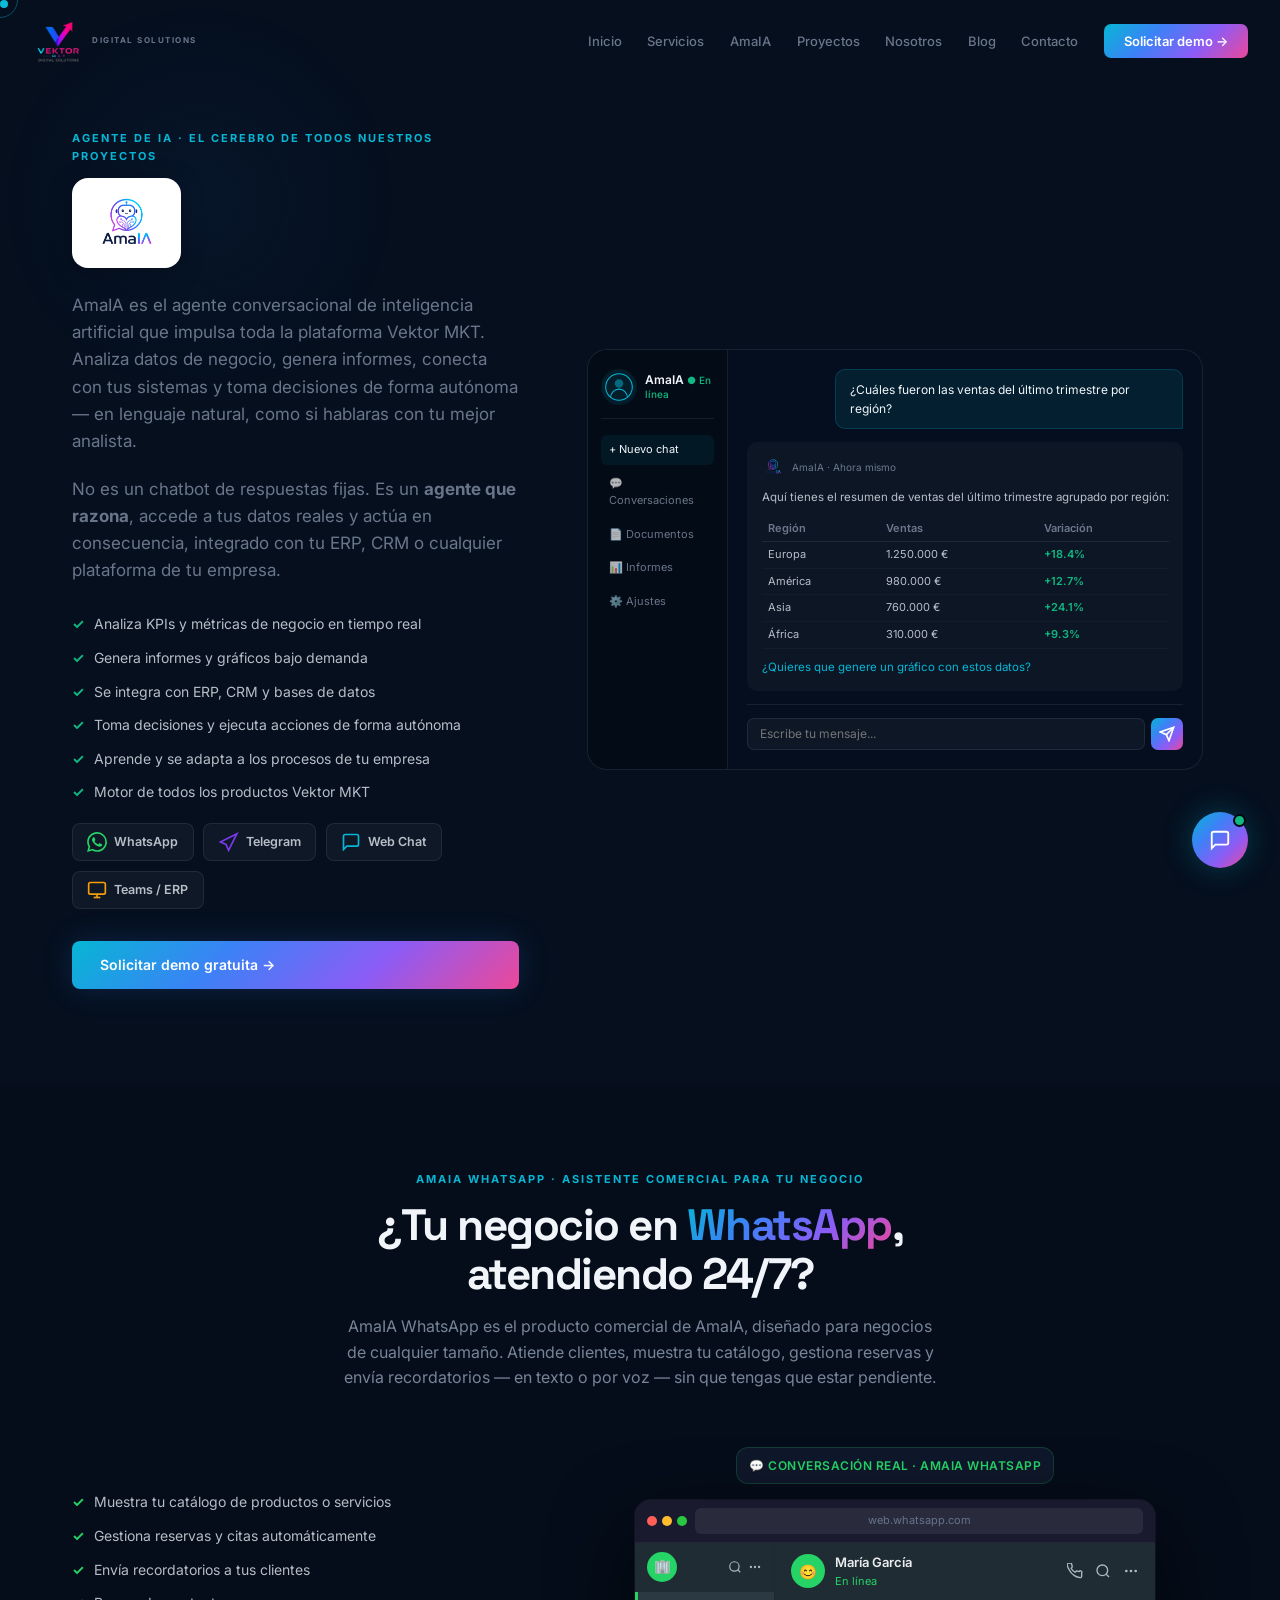
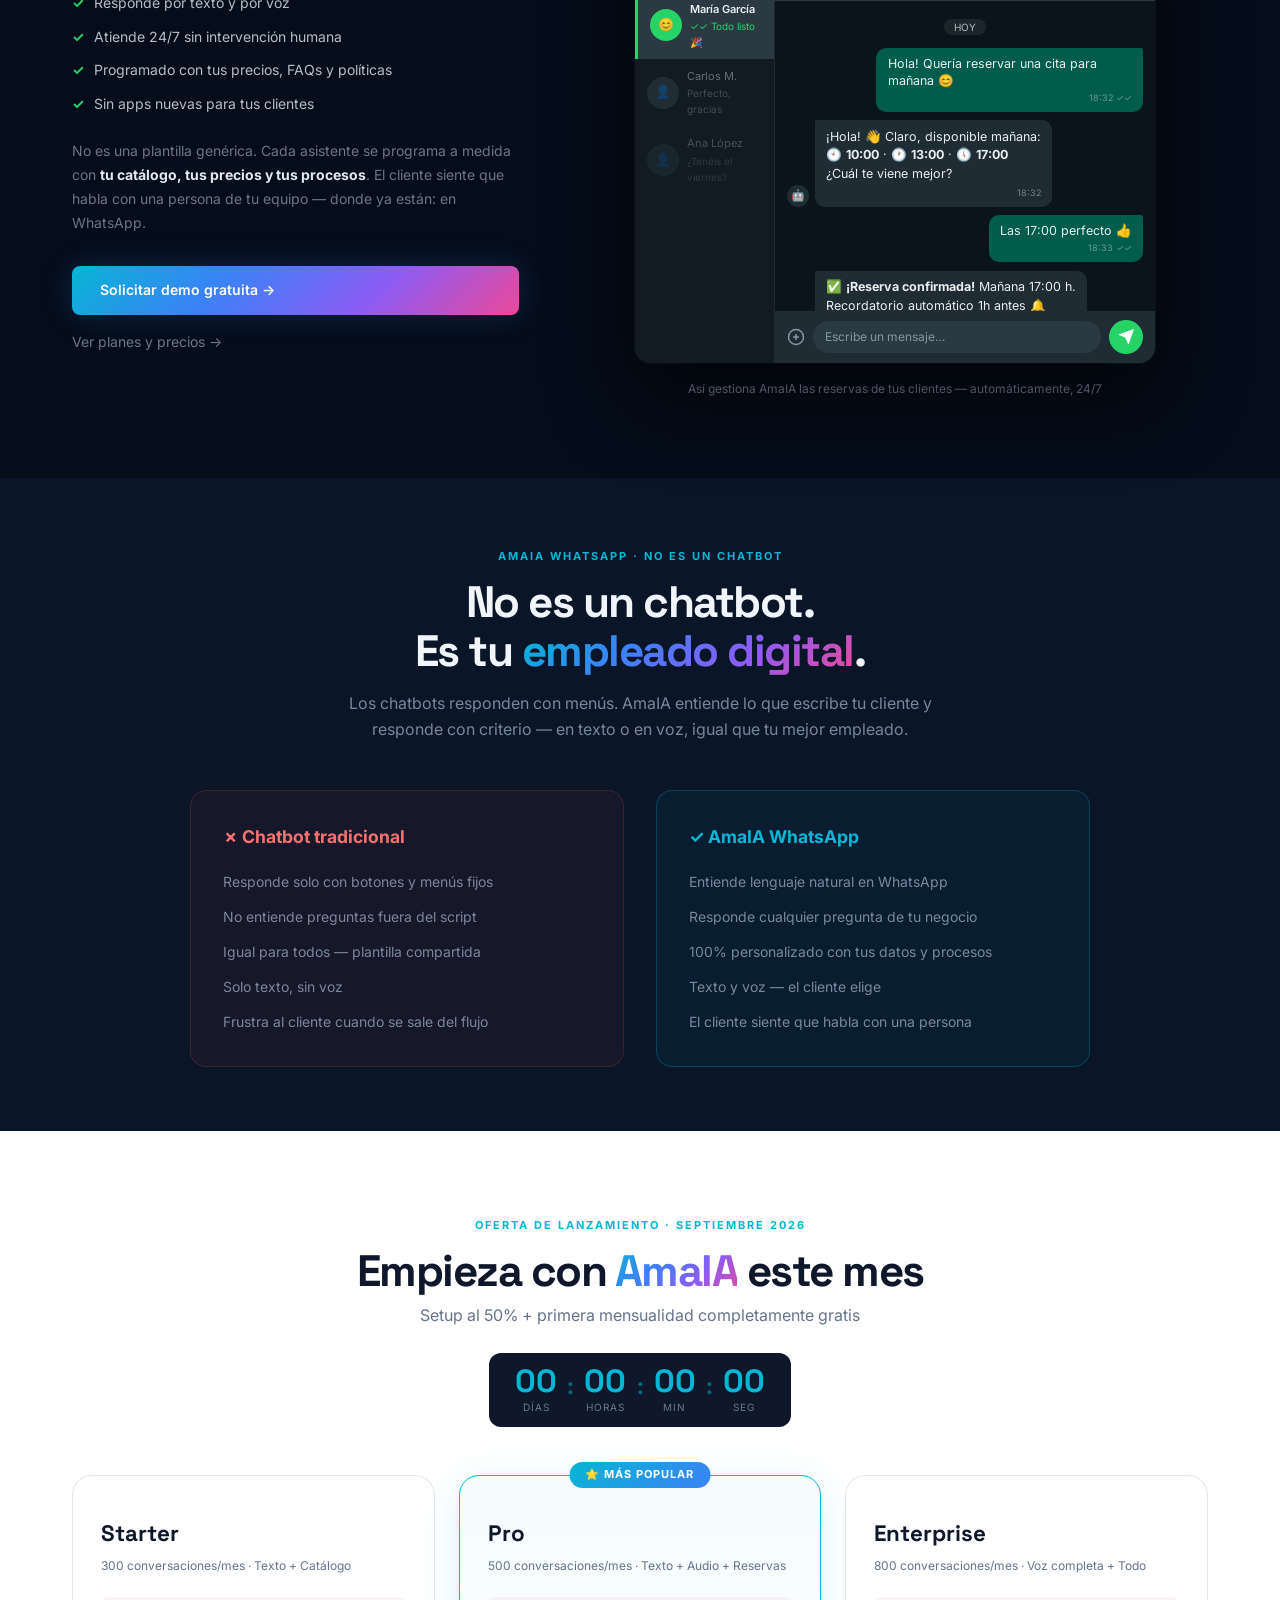
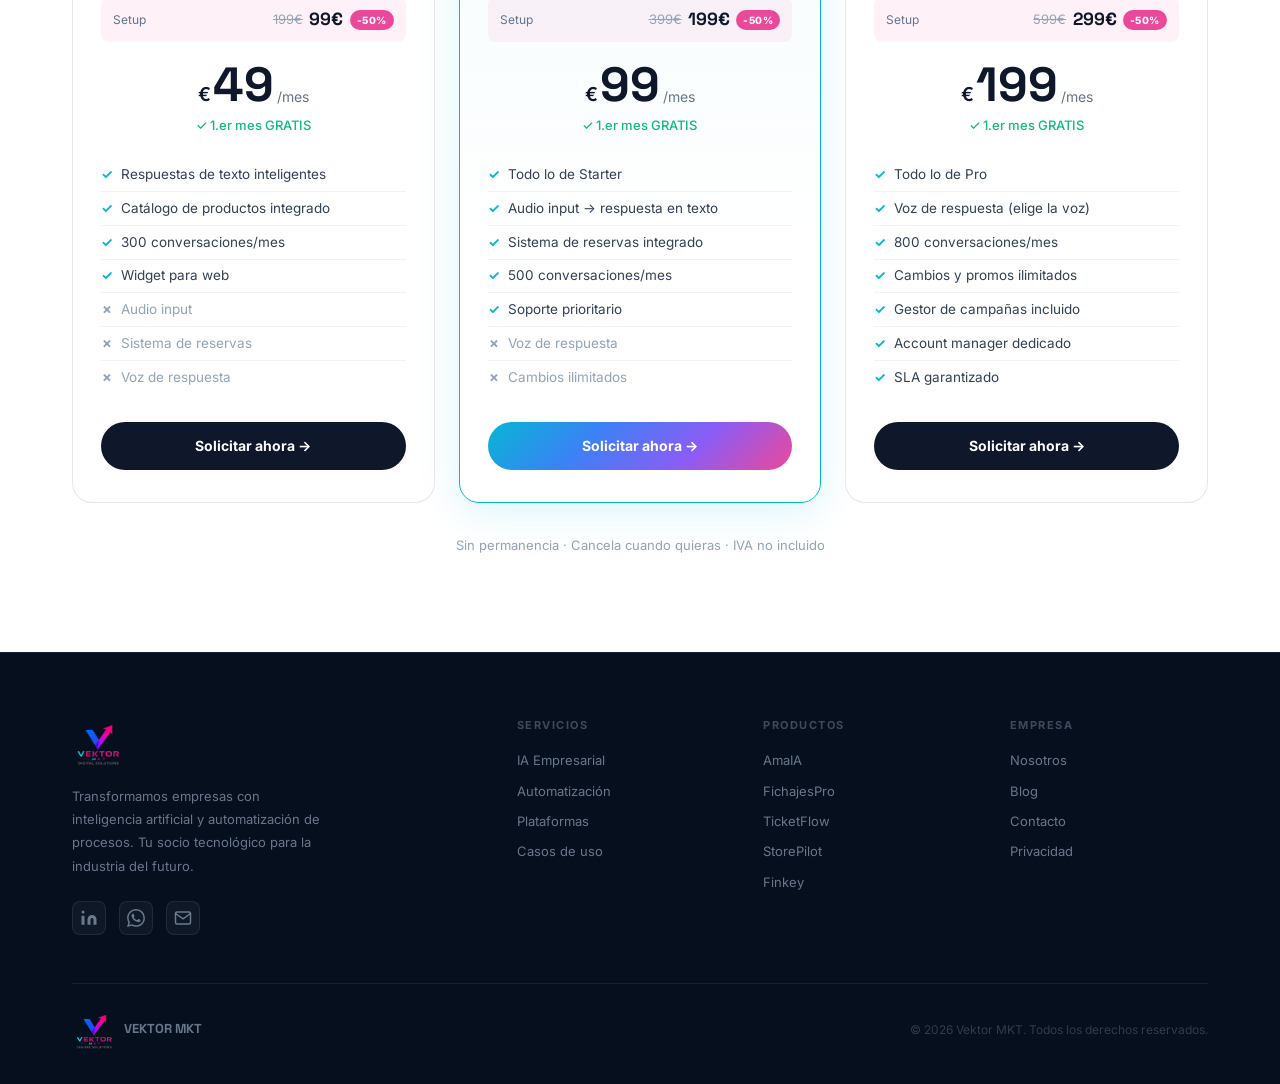
==== commit 1d5c2cc1: "remove: promo bar eliminado de todos los archivos" ====
--- a/amaia.html
+++ b/amaia.html
@@ -10,17 +10,27 @@
 <link rel="preconnect" href="https://fonts.gstatic.com" crossorigin/>
 <link href="https://fonts.googleapis.com/css2?family=Inter:wght@300;400;500;600;700&family=Space+Grotesk:wght@400;500;600;700;900&display=swap" rel="stylesheet"/>
 <link rel="stylesheet" href="style.css"/>
+<style>
+/* ---- MOBILE FIXES amaia.html ---- */
+@media (hover: none), (pointer: coarse) {
+  #cursor, #cursor-ring, #mouse-glow { display: none !important; visibility: hidden !important; }
+  body { cursor: auto !important; }
+}
+@media (max-width: 600px) {
+  .ww-sidebar { display: none !important; }
+  .ww-ui { height: 360px !important; }
+  .ww-outer { border-radius: 12px !important; }
+  .chatbot-grid { grid-template-columns: 1fr !important; }
+  #amaia-whatsapp .amaia-left { order: 2; }
+  #amaia-whatsapp .amaia-right { order: 1; }
+}
+</style>
 </head>
 <body>
 <div id="cursor"></div>
 <div id="cursor-ring"></div>
 <div id="mouse-glow"></div>
-<!-- PROMO BAR -->
-<div id="promo-bar">
-  <span class="promo-badge">🔥 SEPTIEMBRE</span>
-  Setup al <strong>50% de descuento</strong> + primera mensualidad <strong>GRATIS</strong> &middot; Solo este mes
-  <a href="amaia.html#oferta" class="promo-cta">Ver oferta →</a>
-</div>
+
 <!-- NAV -->
 <nav id="navbar">
   <div class="nav-inner">
@@ -158,7 +168,7 @@
           💬 CONVERSACIÓN REAL · AMAIA WHATSAPP
         </div>
         <!-- WhatsApp Web frame -->
-        <div style="width:100%;max-width:520px;background:#111b21;border-radius:16px;overflow:hidden;box-shadow:0 32px 80px rgba(0,0,0,.7),0 0 0 1px rgba(255,255,255,.06);">
+        <div class="ww-outer" style="width:100%;max-width:520px;background:#111b21;border-radius:16px;overflow:hidden;box-shadow:0 32px 80px rgba(0,0,0,.7),0 0 0 1px rgba(255,255,255,.06);">
           <!-- Browser chrome -->
           <div style="background:#1a1a2e;padding:.5rem .75rem;display:flex;align-items:center;gap:.5rem;border-bottom:1px solid rgba(255,255,255,.05);">
             <div style="display:flex;gap:5px;">
@@ -169,9 +179,9 @@
             <div style="flex:1;background:rgba(255,255,255,.07);border-radius:6px;padding:.25rem .6rem;font-size:11px;color:#64748b;text-align:center;">web.whatsapp.com</div>
           </div>
           <!-- WhatsApp Web UI -->
-          <div style="display:flex;height:420px;">
+          <div class="ww-ui" style="display:flex;height:420px;">
             <!-- Sidebar -->
-            <div style="width:140px;background:#111b21;border-right:1px solid rgba(255,255,255,.06);display:flex;flex-direction:column;flex-shrink:0;">
+            <div class="ww-sidebar" style="width:140px;background:#111b21;border-right:1px solid rgba(255,255,255,.06);display:flex;flex-direction:column;flex-shrink:0;">
               <!-- Sidebar header -->
               <div style="padding:.6rem .75rem;background:#202c33;display:flex;align-items:center;justify-content:space-between;">
                 <div style="width:30px;height:30px;border-radius:50%;background:#25d366;display:flex;align-items:center;justify-content:center;font-size:.85rem;">🏢</div>
@@ -298,7 +308,7 @@
       <h2 class="sec-h2">No es un chatbot.<br/>Es tu <span class="grad-text">empleado digital</span>.</h2>
       <p style="color:rgba(148,163,184,.8);max-width:600px;margin:1rem auto 0;">Los chatbots responden con menús. AmaIA entiende lo que escribe tu cliente y responde con criterio — en texto o en voz, igual que tu mejor empleado.</p>
     </div>
-    <div style="display:grid;grid-template-columns:1fr 1fr;gap:2rem;max-width:900px;margin:0 auto;" class="reveal">
+    <div class="chatbot-grid reveal" style="display:grid;grid-template-columns:1fr 1fr;gap:2rem;max-width:900px;margin:0 auto;">
       <div style="background:rgba(239,68,68,.05);border:1px solid rgba(239,68,68,.2);border-radius:16px;padding:2rem;">
         <div style="font-size:1.1rem;font-weight:700;color:#f87171;margin-bottom:1.2rem;">✗ Chatbot tradicional</div>
         <ul style="list-style:none;padding:0;margin:0;display:flex;flex-direction:column;gap:.8rem;color:rgba(148,163,184,.8);font-size:14px;">
--- a/style.css
+++ b/style.css
@@ -1101,11 +1101,9 @@
 }
 .promo-cta:hover{background:rgba(255,255,255,.35);}
 
-/* Push nav down to account for promo bar (~40px tall) */
-#navbar{top:40px !important;}
-
-/* Hero needs extra padding-top: promo bar (40px) + nav (~70px) = 110px */
-#hero{padding-top:110px !important;}
+/* Navbar at top, no promo bar */
+#navbar{top:0 !important;}
+#hero{padding-top:80px !important;}
 
 /* Nav logo — clean proportional sizing, no distortion */
 .nav-logo-img {
@@ -1534,3 +1532,10 @@
   min-height: 680px !important;
   max-height: 800px !important;
 }
+
+/* ---- HIDE CUSTOM CURSOR ON TOUCH / MOBILE DEVICES ---- */
+@media (hover: none), (pointer: coarse) {
+  #cursor, #cursor-ring, #mouse-glow { display: none !important; visibility: hidden !important; }
+  body { cursor: auto !important; }
+}
+
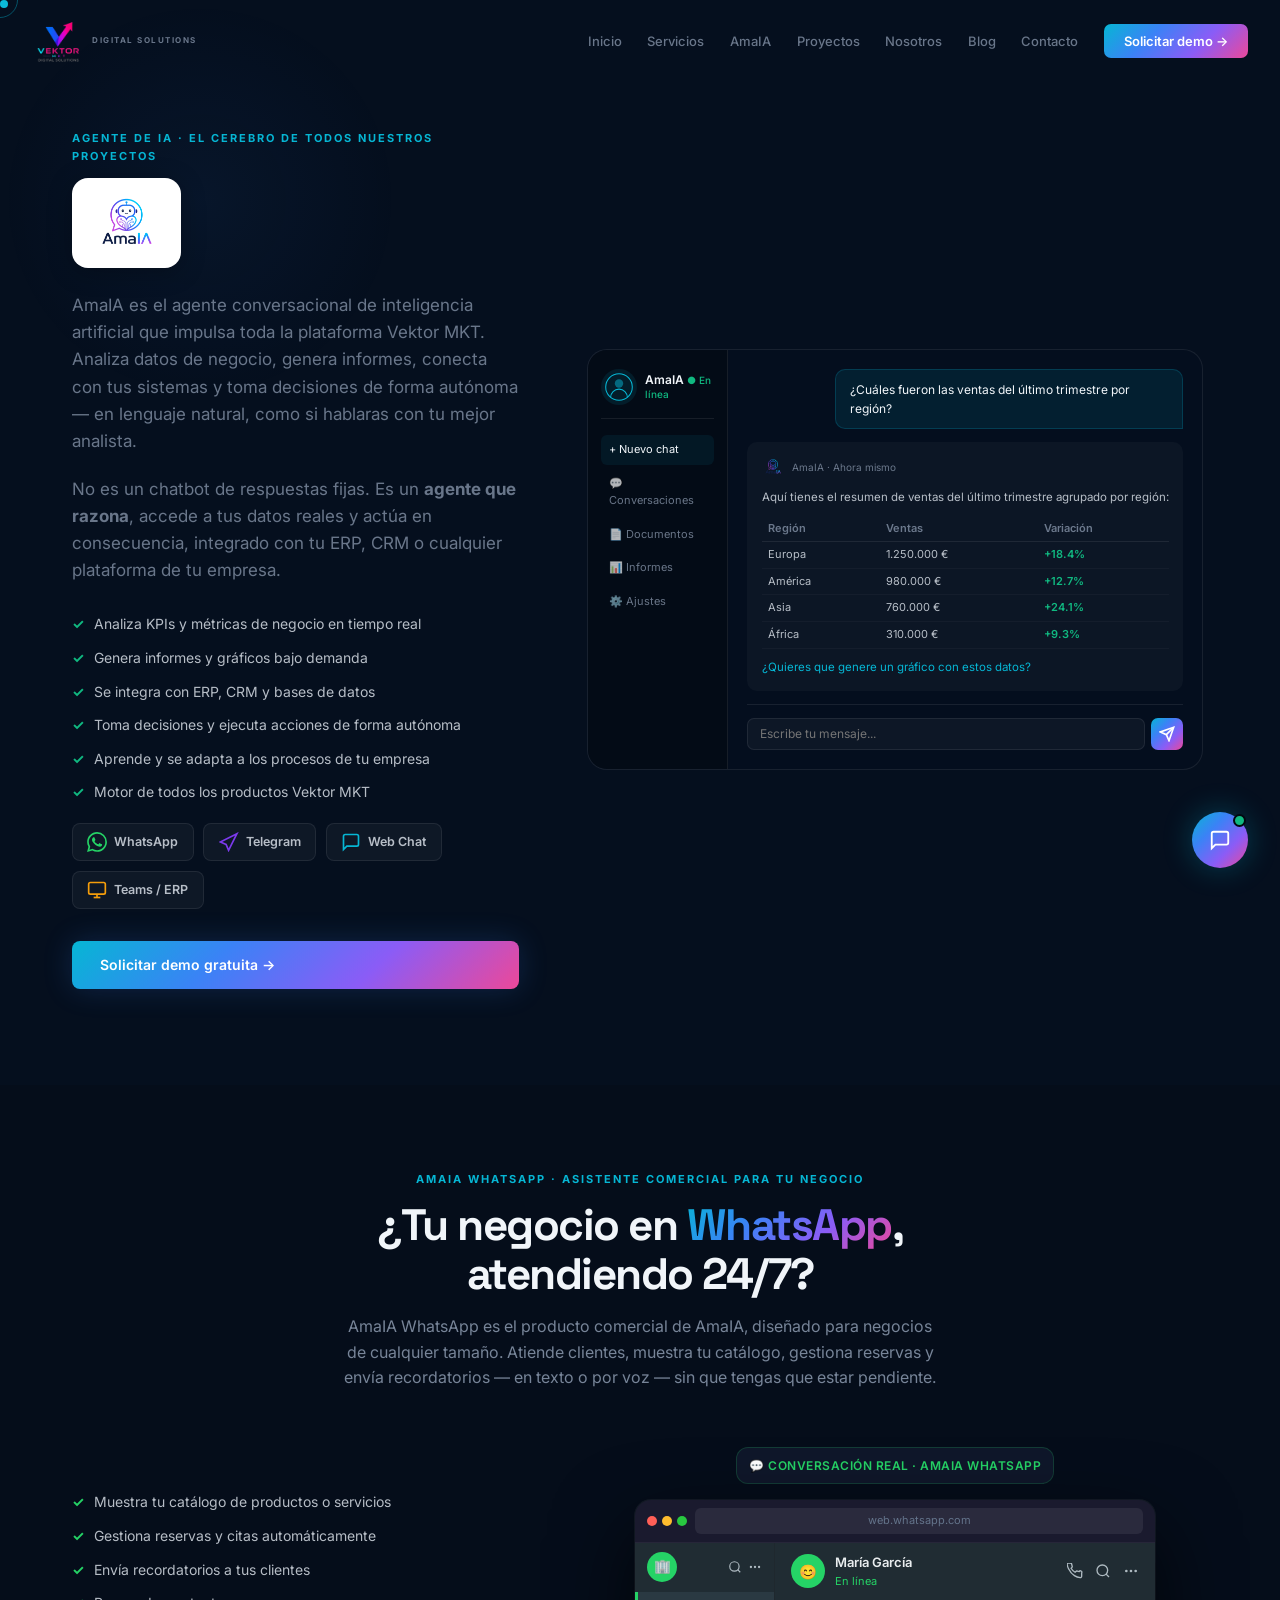
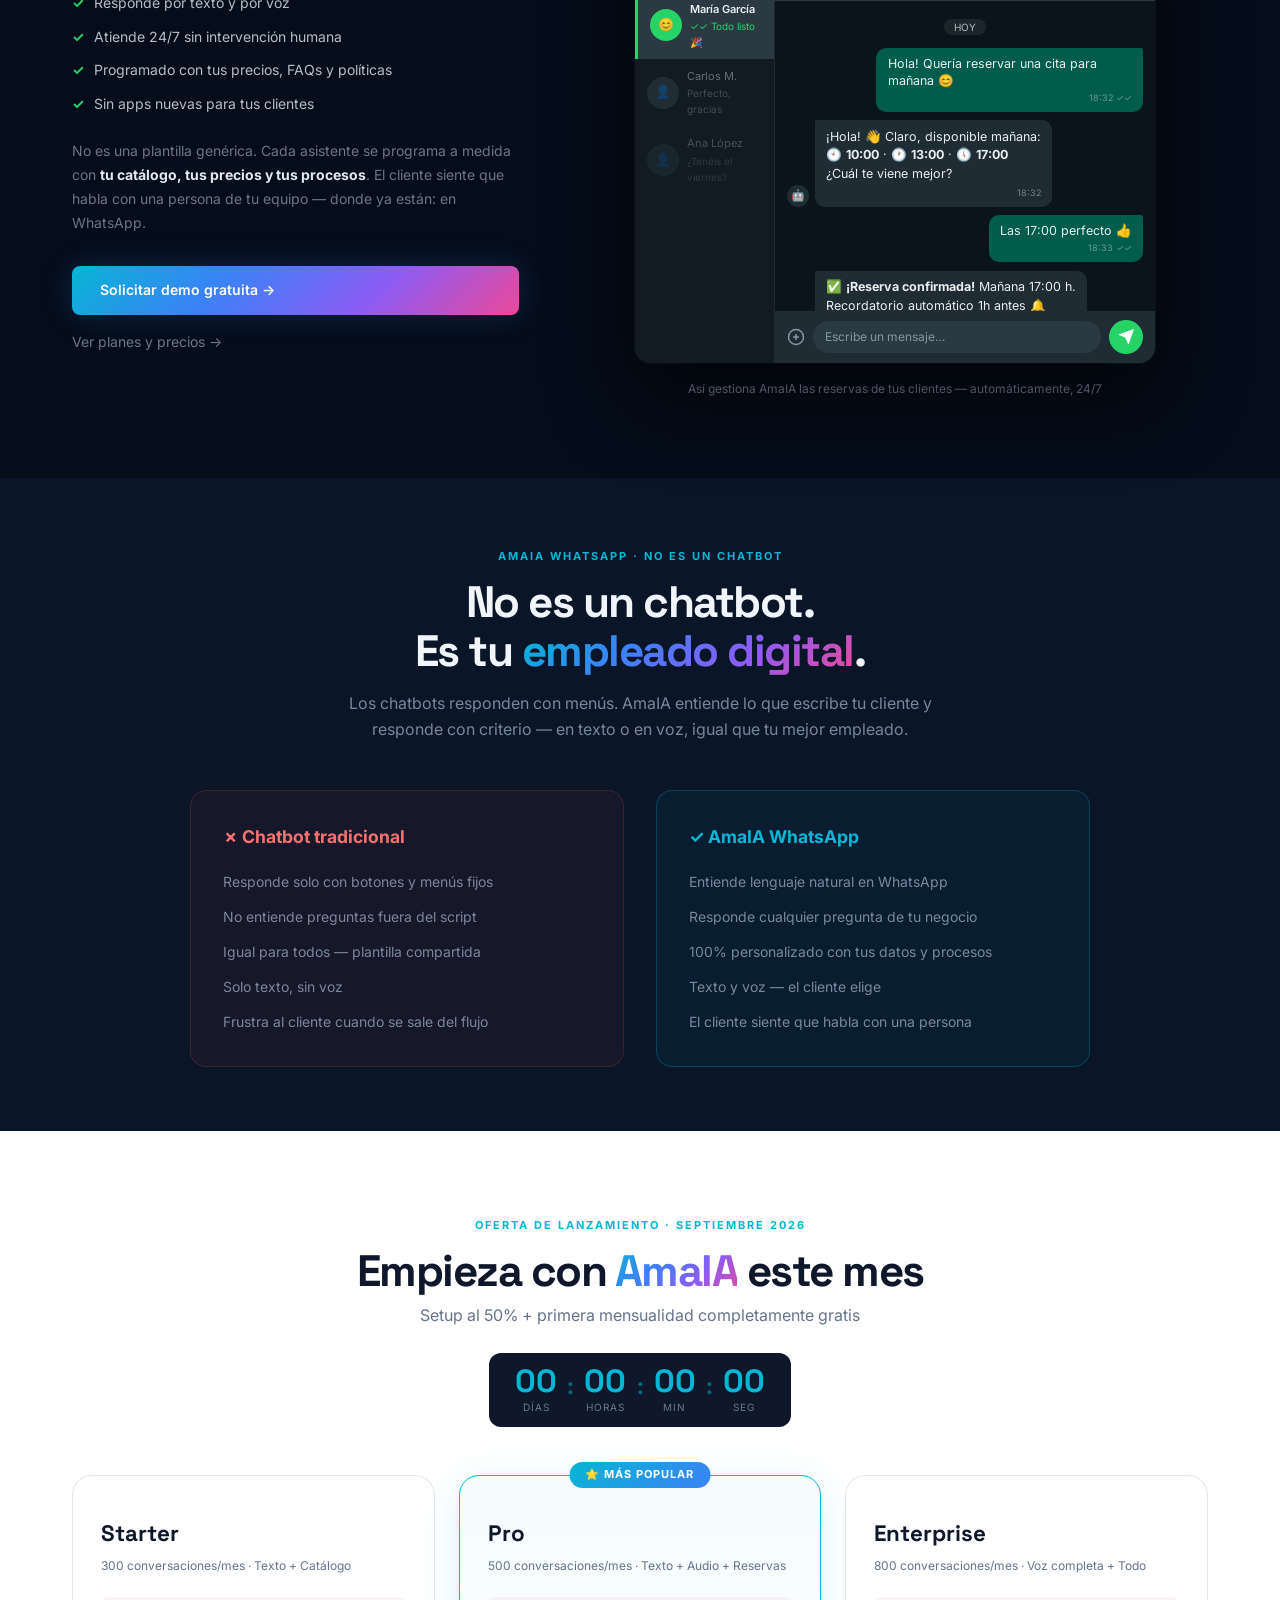
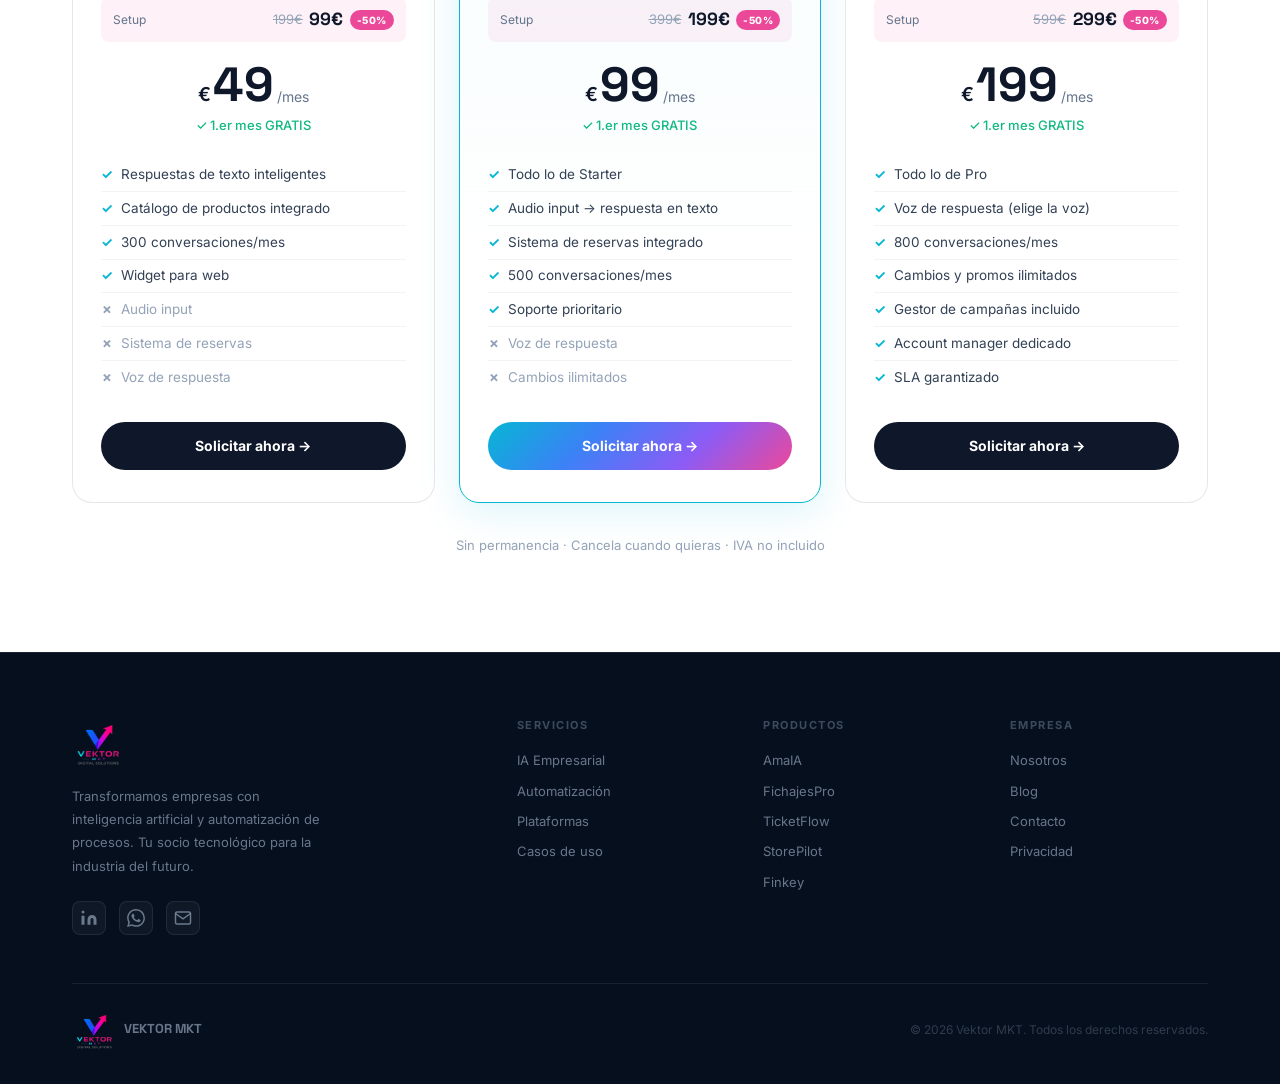
==== commit 16cfc8be: "perf: convertir imágenes a WebP, cursor más rápido" ====
--- a/amaia.html
+++ b/amaia.html
@@ -35,7 +35,7 @@
 <nav id="navbar">
   <div class="nav-inner">
     <a href="index.html" class="nav-logo">
-      <img src="img/logo_sf.png" alt="Vektor MKT" class="nav-logo-img" loading="eager"/>
+      <img src="img/logo_sf.webp" alt="Vektor MKT" class="nav-logo-img" loading="eager"/>
       <span class="nav-logo-sub">DIGITAL SOLUTIONS</span>
     </a>
     <ul class="nav-links" id="nav-links">
@@ -61,7 +61,7 @@
       <div class="amaia-left reveal">
         <span class="sec-tag">AGENTE DE IA · EL CEREBRO DE TODOS NUESTROS PROYECTOS</span>
         <div class="amaia-logo-header">
-          <img src="img/proyectos/amaia-logo.png" alt="AmaIA" class="amaia-header-logo"/>
+          <img src="img/proyectos/amaia-logo.webp" alt="AmaIA" class="amaia-header-logo"/>
         </div>
         <p class="amaia-sub">AmaIA es el agente conversacional de inteligencia artificial que impulsa toda la plataforma Vektor MKT. Analiza datos de negocio, genera informes, conecta con tus sistemas y toma decisiones de forma autónoma — en lenguaje natural, como si hablaras con tu mejor analista.</p>
         <p class="amaia-sub" style="margin-top:-.5rem;">No es un chatbot de respuestas fijas. Es un <strong>agente que razona</strong>, accede a tus datos reales y actúa en consecuencia, integrado con tu ERP, CRM o cualquier plataforma de tu empresa.</p>
@@ -112,7 +112,7 @@
             <div class="ac-question">¿Cuáles fueron las ventas del último trimestre por región?</div>
             <div class="ac-response">
               <div class="ac-resp-header">
-                <div class="ac-av" style="background:transparent;padding:1px;"><img src="img/proyectos/amaia-logo.png" alt="AmaIA" style="width:22px;height:22px;object-fit:contain;border-radius:50%;"/></div>
+                <div class="ac-av" style="background:transparent;padding:1px;"><img src="img/proyectos/amaia-logo.webp" alt="AmaIA" style="width:22px;height:22px;object-fit:contain;border-radius:50%;"/></div>
                 <span>AmaIA · Ahora mismo</span>
               </div>
               <p class="ac-text">Aquí tienes el resumen de ventas del último trimestre agrupado por región:</p>
@@ -428,7 +428,7 @@
   <div class="container">
     <div class="footer-top">
       <div class="footer-brand">
-        <img src="img/logo_sf.png" alt="Vektor MKT" class="nav-logo-img"/>
+        <img src="img/logo_sf.webp" alt="Vektor MKT" class="nav-logo-img"/>
         <p>Transformamos empresas con inteligencia artificial y automatización de procesos. Tu socio tecnológico para la industria del futuro.</p>
         <div class="footer-socials">
           <a href="#" aria-label="LinkedIn"><svg width="18" height="18" viewBox="0 0 24 24" fill="currentColor"><path d="M16 8a6 6 0 016 6v7h-4v-7a2 2 0 00-2-2 2 2 0 00-2 2v7h-4v-7a6 6 0 016-6zM2 9h4v12H2z"/><circle cx="4" cy="4" r="2"/></svg></a>
@@ -461,7 +461,7 @@
     </div>
     <div class="footer-bottom">
       <div class="footer-logo-sm">
-        <img src="img/logo_sf.png" alt="Vektor MKT" class="nav-logo-img" style="max-height:28px;"/>
+        <img src="img/logo_sf.webp" alt="Vektor MKT" class="nav-logo-img" style="max-height:28px;"/>
         <span>VEKTOR MKT</span>
       </div>
       <p class="footer-copy">© <span id="year"></span> Vektor MKT. Todos los derechos reservados.</p>
@@ -476,7 +476,7 @@
 <div class="chat-widget" id="chat-widget">
   <div class="cw-header">
     <div class="cw-hinfo">
-      <div class="cw-avatar" style="background:#0d1520;padding:3px;"><img src="img/proyectos/amaia-logo.png" alt="AmaIA" style="width:30px;height:30px;object-fit:contain;border-radius:50%;"/></div>
+      <div class="cw-avatar" style="background:#0d1520;padding:3px;"><img src="img/proyectos/amaia-logo.webp" alt="AmaIA" style="width:30px;height:30px;object-fit:contain;border-radius:50%;"/></div>
       <div>
         <div class="cw-name">amaIA</div>
         <div class="cw-status"><span class="online-dot"></span>En línea</div>
@@ -492,7 +492,7 @@
   </div>
   <div class="cw-msgs" id="cw-msgs">
     <div class="cw-msg cw-msg-bot">
-      <div class="cw-msg-av" style="background:#0d1520;padding:2px;"><img src="img/proyectos/amaia-logo.png" alt="AmaIA" style="width:20px;height:20px;object-fit:contain;border-radius:50%;"/></div>
+      <div class="cw-msg-av" style="background:#0d1520;padding:2px;"><img src="img/proyectos/amaia-logo.webp" alt="AmaIA" style="width:20px;height:20px;object-fit:contain;border-radius:50%;"/></div>
       <div class="cw-bubble">👋 Hola, soy <strong>amaIA</strong>. ¿En qué puedo ayudarte hoy?</div>
     </div>
   </div>
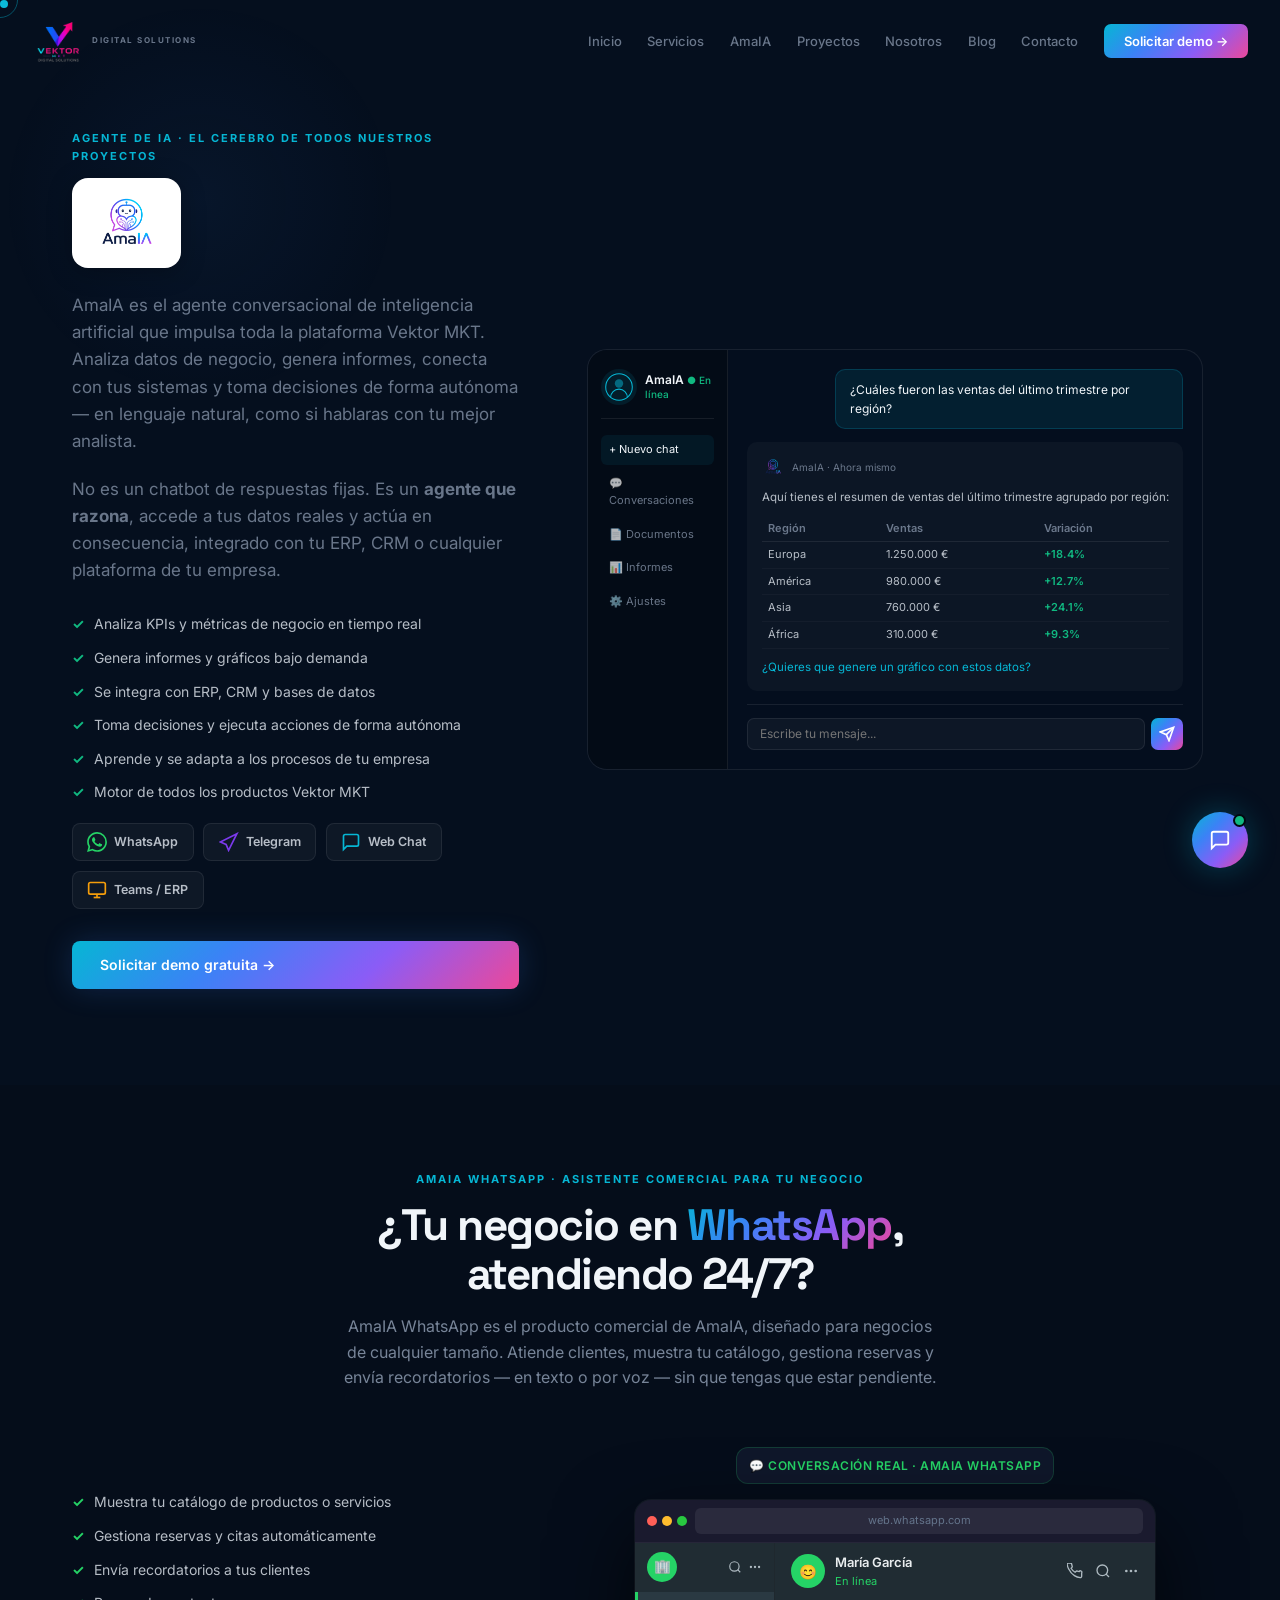
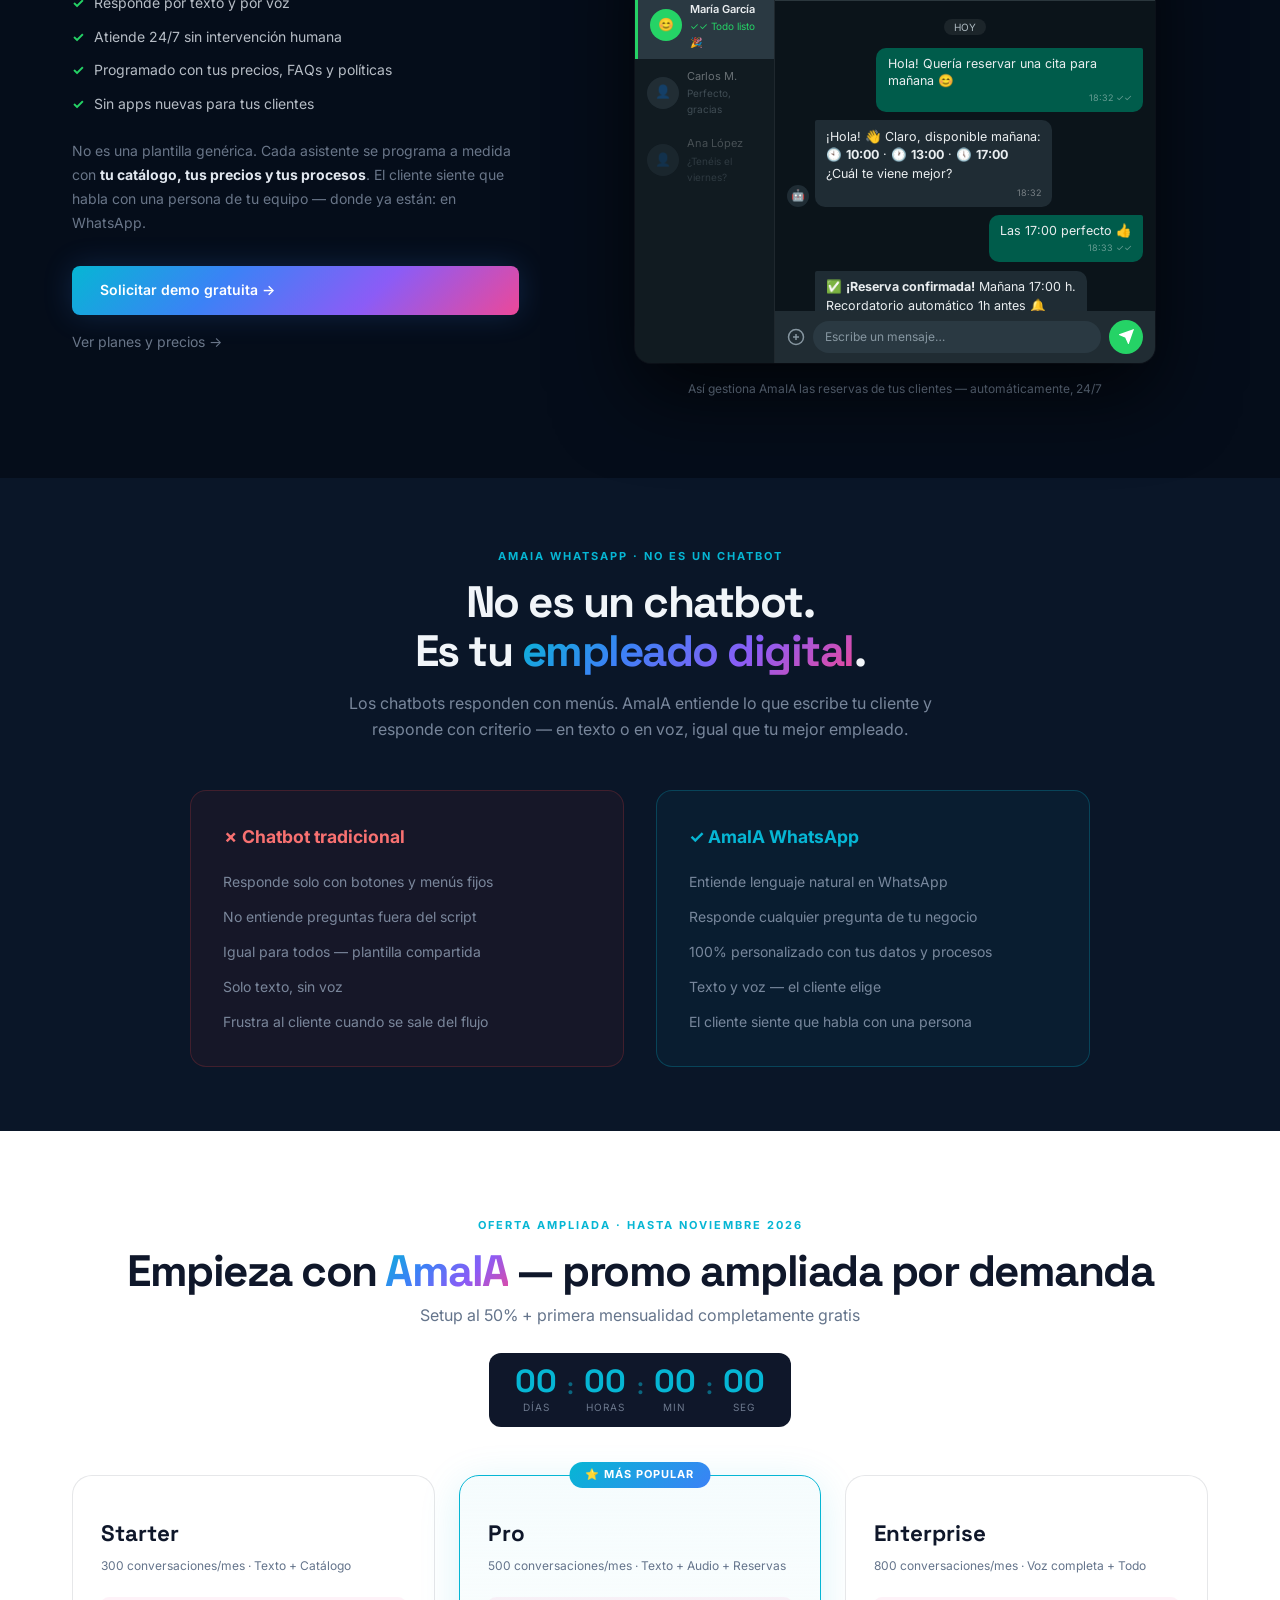
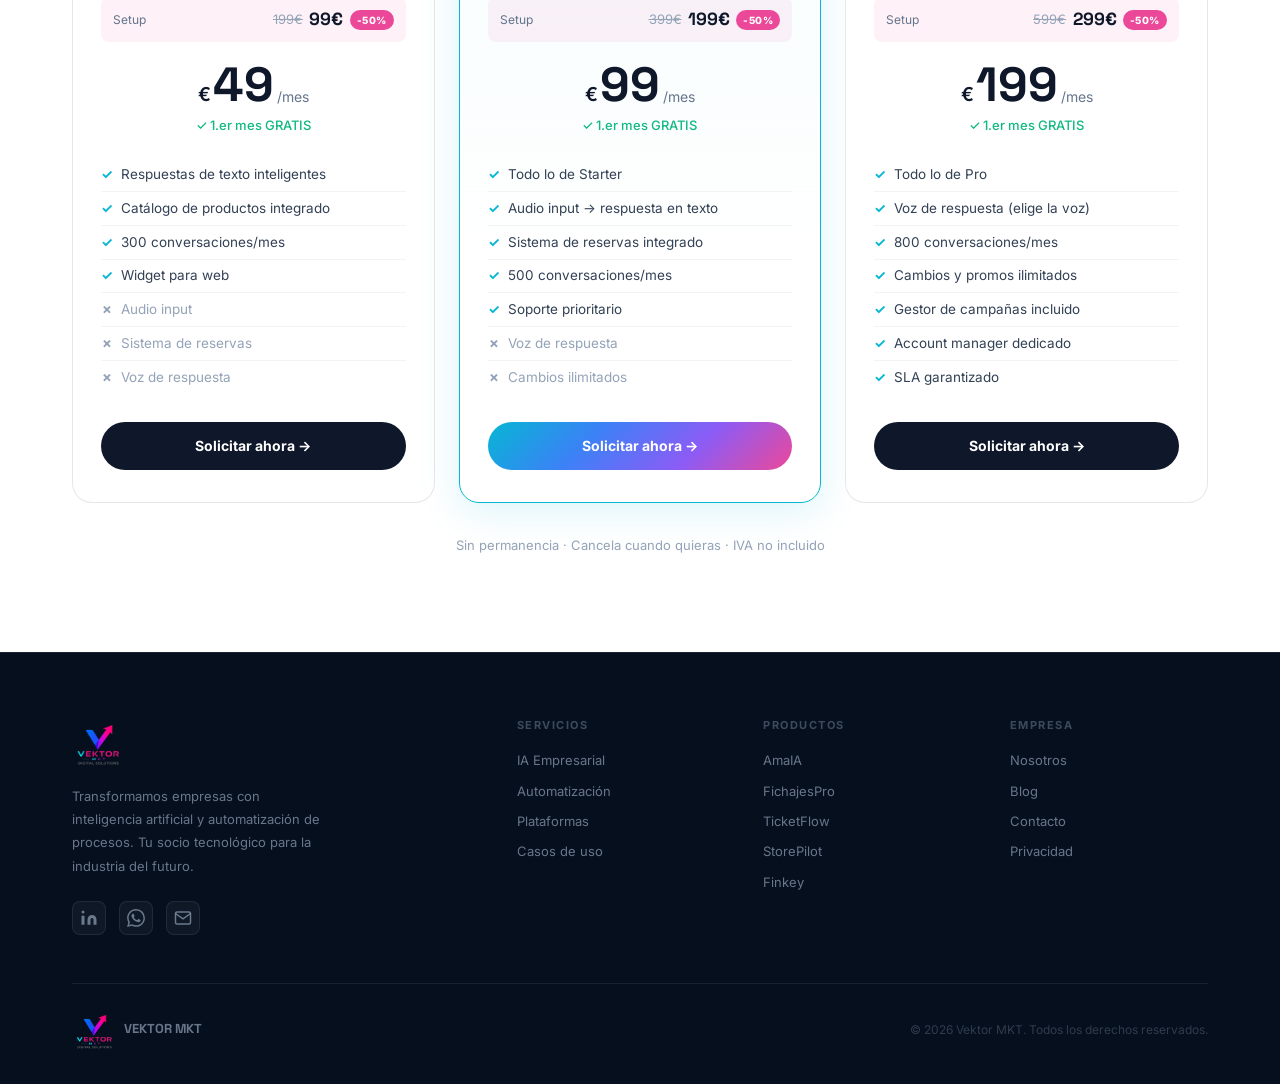
==== commit 304efc11: "Ampliar promo AmaIA hasta noviembre 2026" ====
--- a/amaia.html
+++ b/amaia.html
@@ -2,9 +2,23 @@
 <html lang="es">
 <head>
 <meta charset="UTF-8"/>
+<title>AmaIA — Asistente IA para WhatsApp y Atención al Cliente | Vektor MKT</title>
+<meta name="description" content="AmaIA es tu asistente de inteligencia artificial para WhatsApp. Automatiza reservas, consultas y atención al cliente 24/7 para tu negocio.">
+<meta name="robots" content="index, follow">
+<!-- Open Graph -->
+<meta property="og:type" content="website">
+<meta property="og:title" content="AmaIA — Asistente IA para WhatsApp">
+<meta property="og:description" content="Automatiza la atención al cliente de tu empresa con AmaIA, el agente de IA para WhatsApp de Vektor MKT. Responde, agenda y gestiona sin parar.">
+<meta property="og:image" content="https://vektormkt.es/img/logo_sf.webp">
+<meta property="og:locale" content="es_ES">
+<!-- Twitter Card -->
+<meta name="twitter:card" content="summary_large_image">
+<meta name="twitter:title" content="AmaIA — Asistente IA para WhatsApp">
+<meta name="twitter:description" content="Automatiza la atención al cliente de tu empresa con AmaIA, el agente de IA para WhatsApp de Vektor MKT. Responde, agenda y gestiona sin parar.">
+<meta name="twitter:image" content="https://vektormkt.es/img/logo_sf.webp">
 <meta name="viewport" content="width=device-width,initial-scale=1.0"/>
-<title>AmaIA | Agente de IA — Vektor MKT</title>
-<meta name="description" content="AmaIA es el agente de inteligencia artificial de Vektor MKT: analiza datos, conecta sistemas y potencia todos nuestros proyectos. También disponible como asistente WhatsApp para tu negocio."/>
+
+
 <link rel="icon" type="image/png" href="img/icono.png"/>
 <link rel="preconnect" href="https://fonts.googleapis.com"/>
 <link rel="preconnect" href="https://fonts.gstatic.com" crossorigin/>
@@ -25,6 +39,14 @@
   #amaia-whatsapp .amaia-right { order: 1; }
 }
 </style>
+<!-- Google tag (gtag.js) -->
+<script async src="https://www.googletagmanager.com/gtag/js?id=G-98J11TT73E"></script>
+<script>
+  window.dataLayer = window.dataLayer || [];
+  function gtag(){dataLayer.push(arguments);}
+  gtag('js', new Date());
+  gtag('config', 'G-98J11TT73E');
+</script>
 </head>
 <body>
 <div id="cursor"></div>
@@ -337,8 +359,8 @@
 <section id="oferta" class="amaia-pricing-section">
   <div class="container">
     <div class="pricing-head reveal">
-      <span class="sec-tag">OFERTA DE LANZAMIENTO · SEPTIEMBRE 2026</span>
-      <h2 class="sec-h2 offer-title">Empieza con <span class="grad-text">AmaIA</span> este mes</h2>
+      <span class="sec-tag">OFERTA AMPLIADA · HASTA NOVIEMBRE 2026</span>
+      <h2 class="sec-h2 offer-title">Empieza con <span class="grad-text">AmaIA</span> — promo ampliada por demanda</h2>
       <p class="offer-sub">Setup al 50% + primera mensualidad completamente gratis</p>
       <div class="offer-countdown">
         <div class="cd-unit"><span class="cd-num" id="cd-d">00</span><span class="cd-lbl">días</span></div>
@@ -508,7 +530,7 @@
 <script>
 var y=document.getElementById('year');if(y)y.textContent=new Date().getFullYear();
 (function(){
-  var end=new Date('2026-09-30T23:59:59+02:00').getTime();
+  var end=new Date('2026-11-30T23:59:59+01:00').getTime();
   function tick(){var now=Date.now(),diff=Math.max(0,end-now);
     var d=Math.floor(diff/86400000),h=Math.floor((diff%86400000)/3600000),
         m=Math.floor((diff%3600000)/60000),s=Math.floor((diff%60000)/1000);
